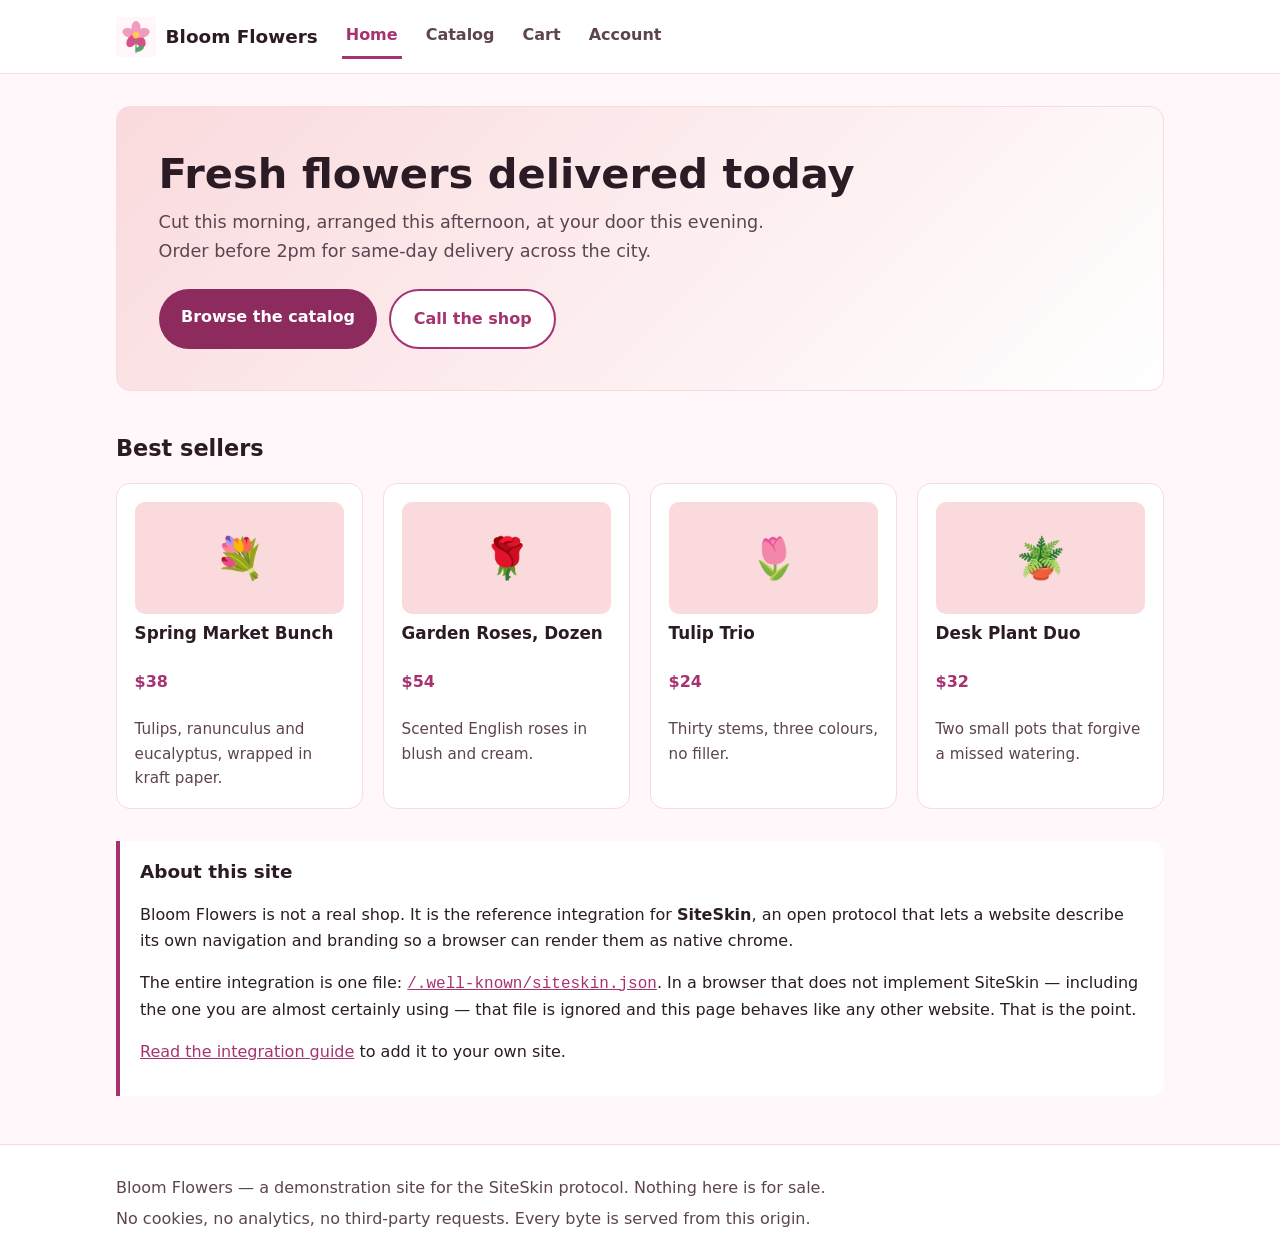
==== index.html @ 16b2f640 "DEMO-001 TASK-3: the reference site, its stylesheet and its brand asset Four pages in directory layo" ====
<!doctype html>
<html lang="en">
  <head>
    <meta charset="utf-8" />
    <meta name="viewport" content="width=device-width, initial-scale=1" />
    <title>Bloom Flowers — fresh flowers delivered today</title>
    <meta
      name="description"
      content="Bloom Flowers is the reference integration for the SiteSkin protocol: an ordinary
               static shop that publishes one manifest and gets native browser chrome."
    />
    <link rel="stylesheet" href="/assets/site.css" />
    <link rel="icon" href="/assets/siteskin/logo.png" />
  </head>
  <body>
    <a class="skip-link" href="#main">Skip to content</a>

    <header class="site-header">
      <div class="wrap">
        <a class="brand" href="/">
          <img src="/assets/siteskin/logo.png" alt="" width="40" height="40" />
          <span>Bloom Flowers</span>
        </a>
        <nav class="site-nav" aria-label="Primary">
          <ul>
            <li><a href="/" aria-current="page">Home</a></li>
            <li><a href="/catalog/">Catalog</a></li>
            <li><a href="/cart/">Cart</a></li>
            <li><a href="/account/">Account</a></li>
          </ul>
        </nav>
      </div>
    </header>

    <main id="main">
      <div class="wrap">
        <div class="hero">
          <h1>Fresh flowers delivered today</h1>
          <p class="lede">
            Cut this morning, arranged this afternoon, at your door this evening. Order before 2pm
            for same-day delivery across the city.
          </p>
          <div class="actions">
            <a class="button" href="/catalog/">Browse the catalog</a>
            <a class="button button--secondary" href="tel:+10000000000">Call the shop</a>
          </div>
        </div>

        <h2>Best sellers</h2>
        <ul class="grid">
          <li class="card">
            <div class="swatch" aria-hidden="true">💐</div>
            <h3>Spring Market Bunch</h3>
            <p class="price">$38</p>
            <p class="note">Tulips, ranunculus and eucalyptus, wrapped in kraft paper.</p>
          </li>
          <li class="card">
            <div class="swatch" aria-hidden="true">🌹</div>
            <h3>Garden Roses, Dozen</h3>
            <p class="price">$54</p>
            <p class="note">Scented English roses in blush and cream.</p>
          </li>
          <li class="card">
            <div class="swatch" aria-hidden="true">🌷</div>
            <h3>Tulip Trio</h3>
            <p class="price">$24</p>
            <p class="note">Thirty stems, three colours, no filler.</p>
          </li>
          <li class="card">
            <div class="swatch" aria-hidden="true">🪴</div>
            <h3>Desk Plant Duo</h3>
            <p class="price">$32</p>
            <p class="note">Two small pots that forgive a missed watering.</p>
          </li>
        </ul>

        <section class="callout" aria-labelledby="about-siteskin">
          <h2 id="about-siteskin">About this site</h2>
          <p>
            Bloom Flowers is not a real shop. It is the reference integration for
            <strong>SiteSkin</strong>, an open protocol that lets a website describe its own
            navigation and branding so a browser can render them as native chrome.
          </p>
          <p>
            The entire integration is one file:
            <a href="/.well-known/siteskin.json"><code>/.well-known/siteskin.json</code></a>. In a
            browser that does not implement SiteSkin — including the one you are almost certainly
            using — that file is ignored and this page behaves like any other website. That is the
            point.
          </p>
          <p>
            <a href="https://github.com/denrzv/bloom-flowers/blob/main/INTEGRATION.md"
              >Read the integration guide</a
            >
            to add it to your own site.
          </p>
        </section>
      </div>
    </main>

    <footer class="site-footer">
      <div class="wrap">
        <p>Bloom Flowers — a demonstration site for the SiteSkin protocol. Nothing here is for sale.</p>
        <p>No cookies, no analytics, no third-party requests. Every byte is served from this origin.</p>
      </div>
    </footer>
  </body>
</html>
---- assets/site.css ----
/*
 * Bloom Flowers — the SiteSkin reference integration.
 *
 * One stylesheet, no framework, no build step, nothing loaded from another origin. A site owner
 * reading this repository should be able to see the whole integration at once, and the whole
 * integration is `.well-known/siteskin.json` — this file exists so the page underneath it looks
 * like a real shop, not so the manifest has help.
 *
 * The four custom properties below are the same four values the manifest publishes in
 * `branding`. They are declared once, here, so the page and the native chrome cannot drift apart.
 */

:root {
  /* Published in .well-known/siteskin.json — keep in step. */
  --brand: #d94f8a;
  --brand-soft: #fadadd;
  --surface: #fff7fa;
  --ink: #2b1b24;

  /*
   * Derived, and deliberately not in the manifest.
   *
   * White on --brand is 3.86:1, which clears WCAG AA for large text and fails it for body text.
   * Rather than lower the bar, the site darkens the brand for anything small: --brand-ink is
   * 5.99:1 on the surface and --brand-deep carries white at 7.9:1.
   *
   * This is the same correction the browser applies on its own — SiteSkin runs a contrast guard
   * over every manifest colour pair and corrects what fails, so the native chrome is readable
   * whatever a site publishes. Doing it here too means the page and the chrome agree.
   */
  --brand-ink: #a63370;
  --brand-deep: #8e2b5e;
  --muted: #5c4450;
  --leaf: #4f5d53;

  --radius: 14px;
  --measure: 68rem;
}

*,
*::before,
*::after {
  box-sizing: border-box;
}

body {
  margin: 0;
  background: var(--surface);
  color: var(--ink);
  font: 16px/1.6 system-ui, -apple-system, "Segoe UI", Roboto, sans-serif;
}

/* System fonts only. A hosted webfont would be a second origin, and this site has exactly one. */

img {
  max-width: 100%;
  height: auto;
}

a {
  color: var(--brand-ink);
}

/*
 * Focus is never removed, only restyled. The outline is offset so it stays visible against both
 * the surface and the brand fills.
 */
:focus-visible {
  outline: 3px solid var(--brand-deep);
  outline-offset: 3px;
  border-radius: 4px;
}

.skip-link {
  position: absolute;
  left: -9999px;
  top: 0;
  background: var(--brand-deep);
  color: #fff;
  padding: 0.75rem 1rem;
  z-index: 10;
}

.skip-link:focus {
  left: 0;
}

.wrap {
  max-width: var(--measure);
  margin: 0 auto;
  padding: 0 1.25rem;
}

/* --- header ------------------------------------------------------------------------------- */

.site-header {
  background: #fff;
  border-bottom: 1px solid var(--brand-soft);
}

.site-header .wrap {
  display: flex;
  flex-wrap: wrap;
  align-items: center;
  gap: 0.75rem 1.5rem;
  padding-block: 0.9rem;
}

.brand {
  display: flex;
  align-items: center;
  gap: 0.6rem;
  font-weight: 700;
  font-size: 1.15rem;
  color: var(--ink);
  text-decoration: none;
}

.brand img {
  width: 40px;
  height: 40px;
}

.site-nav ul {
  display: flex;
  flex-wrap: wrap;
  gap: 0.35rem 1.25rem;
  margin: 0;
  padding: 0;
  list-style: none;
}

.site-nav a {
  display: inline-block;
  padding: 0.5rem 0.25rem;
  text-decoration: none;
  font-weight: 600;
  color: var(--muted);
  border-bottom: 3px solid transparent;
}

.site-nav a:hover {
  color: var(--brand-ink);
}

/*
 * The current page is marked with aria-current in the markup, and shown with a weight change and
 * an underline as well as colour — colour alone would leave the state invisible to anyone who
 * cannot distinguish it.
 */
.site-nav a[aria-current="page"] {
  color: var(--brand-ink);
  border-bottom-color: var(--brand-ink);
}

/* --- generic blocks ----------------------------------------------------------------------- */

main {
  padding-block: 2rem 3rem;
}

h1 {
  font-size: clamp(1.8rem, 1.2rem + 2.4vw, 2.6rem);
  line-height: 1.2;
  margin: 0 0 0.6rem;
}

h2 {
  font-size: 1.4rem;
  margin: 2.5rem 0 1rem;
}

.lede {
  font-size: 1.1rem;
  color: var(--muted);
  margin: 0 0 1.5rem;
  max-width: 46rem;
}

.hero {
  background: linear-gradient(135deg, var(--brand-soft), #fff);
  border: 1px solid var(--brand-soft);
  border-radius: var(--radius);
  padding: clamp(1.5rem, 1rem + 2vw, 2.75rem);
  margin-bottom: 1rem;
}

.hero p {
  max-width: 40rem;
}

.actions {
  display: flex;
  flex-wrap: wrap;
  gap: 0.75rem;
  margin-top: 1.25rem;
}

.button {
  display: inline-block;
  padding: 0.8rem 1.4rem;
  border-radius: 999px;
  background: var(--brand-deep);
  color: #fff;
  font-weight: 600;
  text-decoration: none;
  min-height: 48px; /* the same 48px target the browser holds its own controls to */
  line-height: 1.9;
}

.button--secondary {
  background: #fff;
  color: var(--brand-ink);
  border: 2px solid var(--brand-ink);
}

.grid {
  display: grid;
  gap: 1.25rem;
  grid-template-columns: repeat(auto-fill, minmax(15rem, 1fr));
  padding: 0;
  margin: 0;
  list-style: none;
}

.card {
  background: #fff;
  border: 1px solid var(--brand-soft);
  border-radius: var(--radius);
  padding: 1.1rem;
  display: flex;
  flex-direction: column;
  gap: 0.4rem;
}

.card h3 {
  margin: 0;
  font-size: 1.05rem;
}

.card .price {
  font-weight: 700;
  color: var(--brand-ink);
}

.card .note {
  color: var(--muted);
  font-size: 0.95rem;
  margin: 0;
}

.swatch {
  height: 7rem;
  border-radius: 10px;
  background: var(--brand-soft);
  display: grid;
  place-items: center;
  font-size: 2.5rem;
}

.panel > h2:first-child {
  margin-top: 0;
}

.panel {
  background: #fff;
  border: 1px solid var(--brand-soft);
  border-radius: var(--radius);
  padding: 1.25rem;
}

/*
 * Wide content scrolls inside its own box rather than widening the page. Without this a
 * three-column table sets a min-content width larger than a phone viewport, and every block on
 * the page inherits the overflow -- the paragraphs get clipped, not just the table.
 */
.table-scroll {
  overflow-x: auto;
}

table {
  width: 100%;
  border-collapse: collapse;
  min-width: 22rem;
}

caption {
  text-align: left;
  color: var(--muted);
  padding-bottom: 0.6rem;
}

th,
td {
  text-align: left;
  padding: 0.7rem 0.5rem;
  border-bottom: 1px solid var(--brand-soft);
}

tfoot th,
tfoot td {
  border-bottom: none;
  font-weight: 700;
}

dl.summary {
  display: grid;
  grid-template-columns: max-content 1fr;
  gap: 0.4rem 1.5rem;
  margin: 0;
}

dl.summary dt {
  color: var(--muted);
}

dl.summary dd {
  margin: 0;
}

.callout {
  border-left: 4px solid var(--brand-ink);
  background: #fff;
  padding: 1rem 1.25rem;
  border-radius: 0 var(--radius) var(--radius) 0;
  margin: 2rem 0 0;
}

.callout h2 {
  margin-top: 0;
  font-size: 1.15rem;
}

/* --- footer ------------------------------------------------------------------------------- */

.site-footer {
  border-top: 1px solid var(--brand-soft);
  background: #fff;
  padding-block: 1.5rem;
  color: var(--muted);
}

.site-footer p {
  margin: 0.35rem 0;
}

.site-footer a {
  color: var(--brand-ink);
}

@media (prefers-reduced-motion: no-preference) {
  a,
  .button {
    transition: color 120ms ease, background-color 120ms ease, border-color 120ms ease;
  }
}
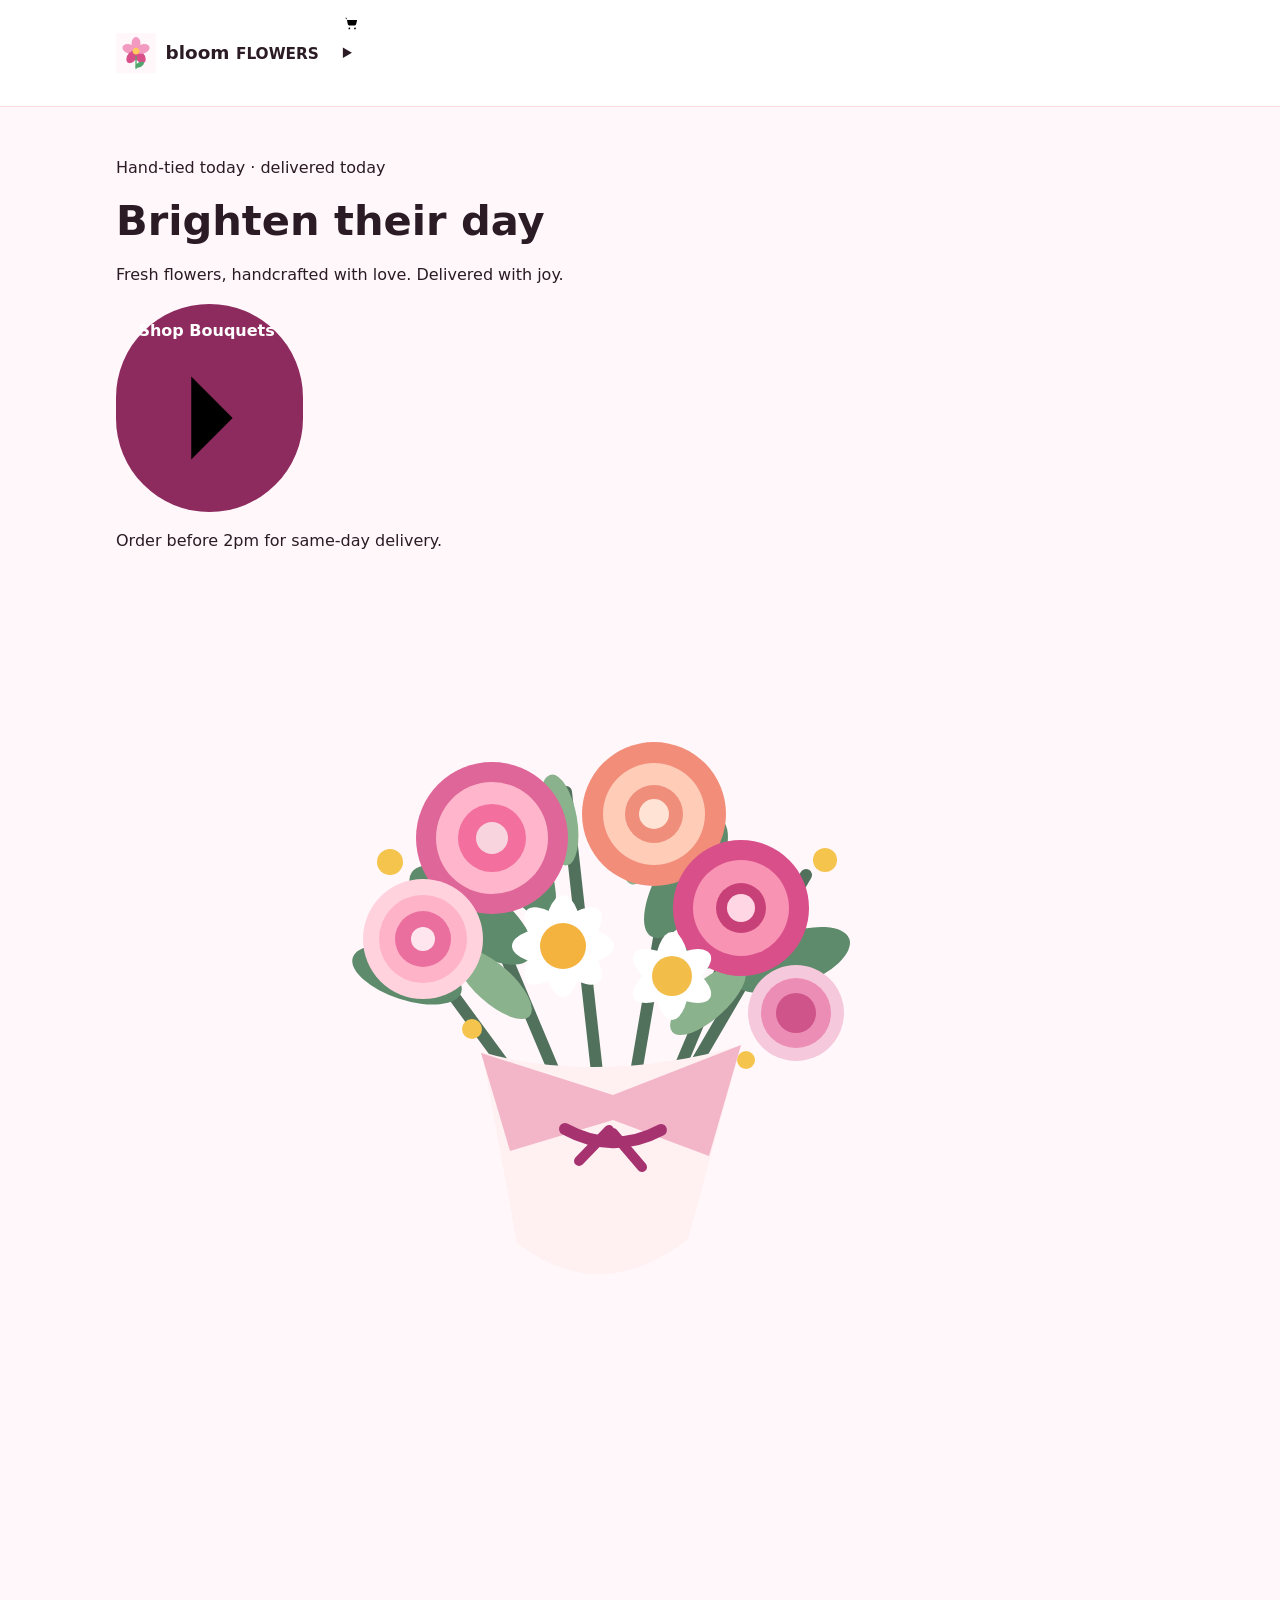
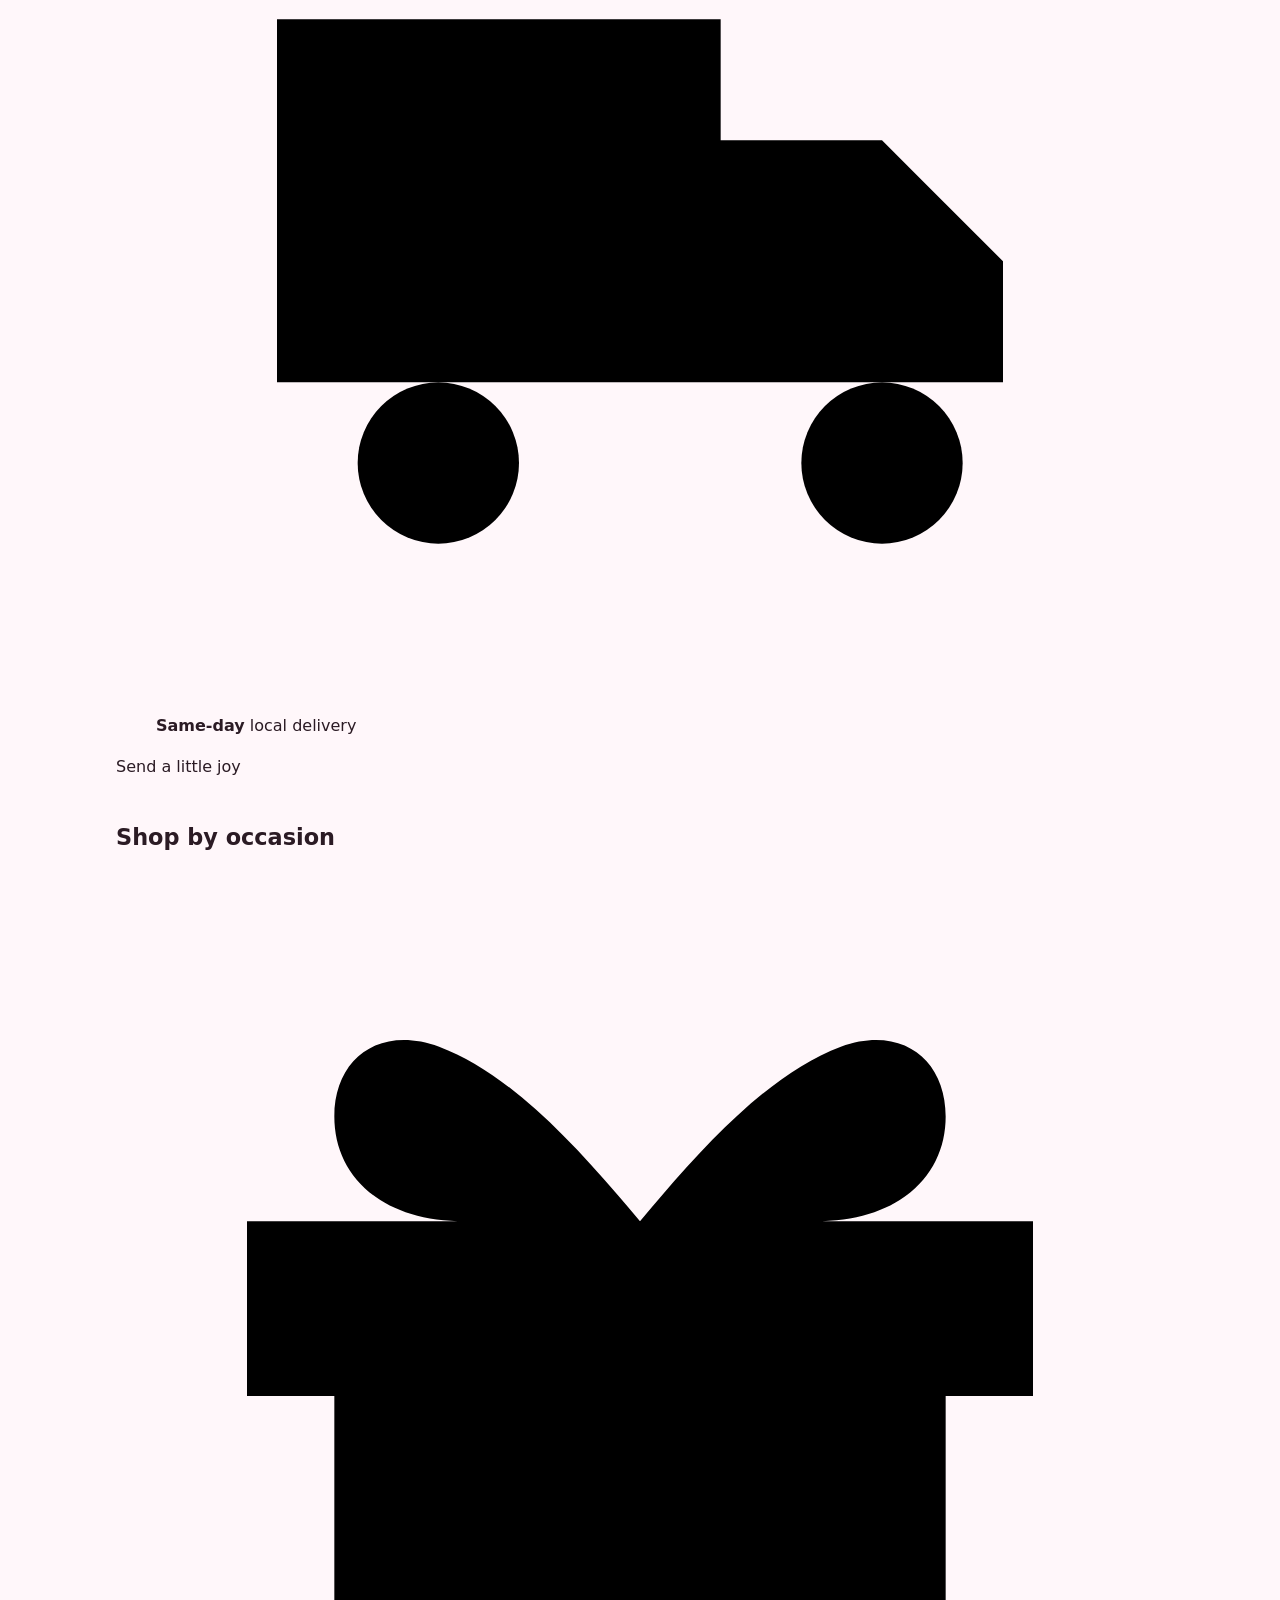
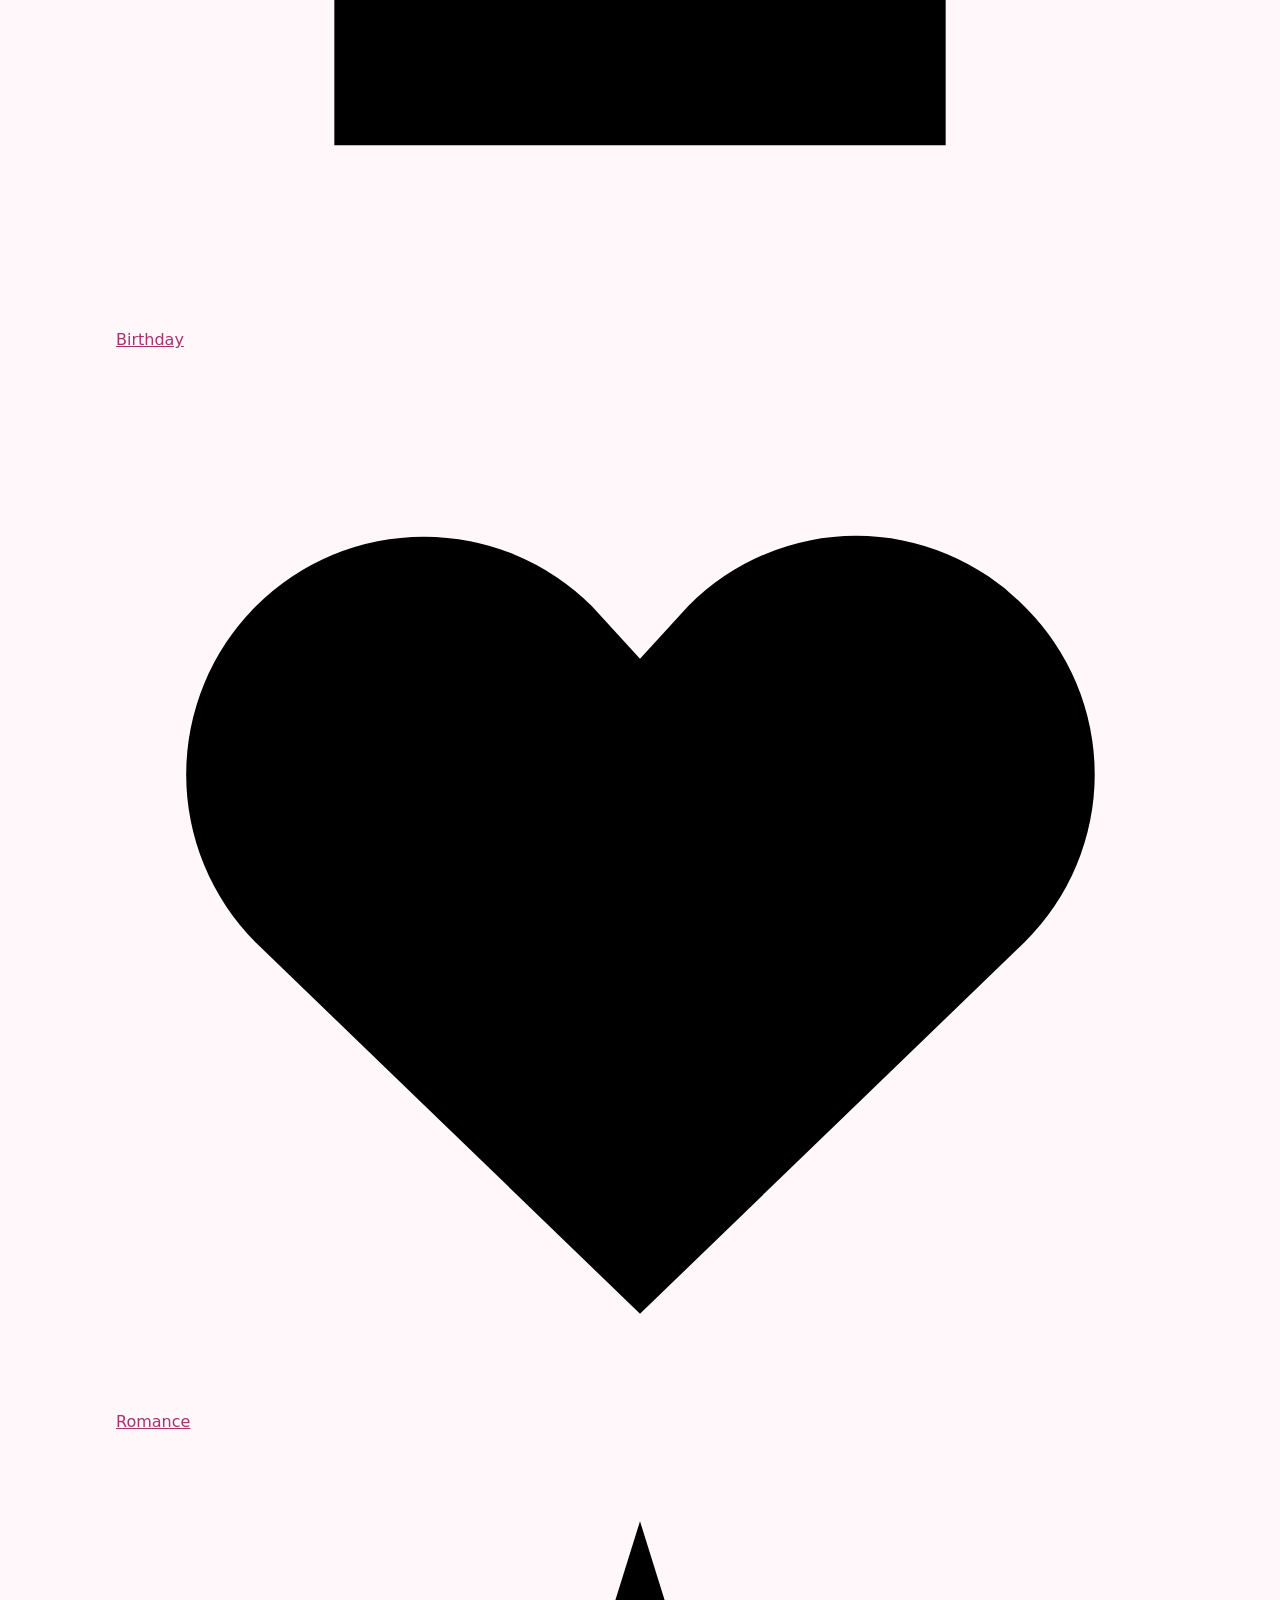
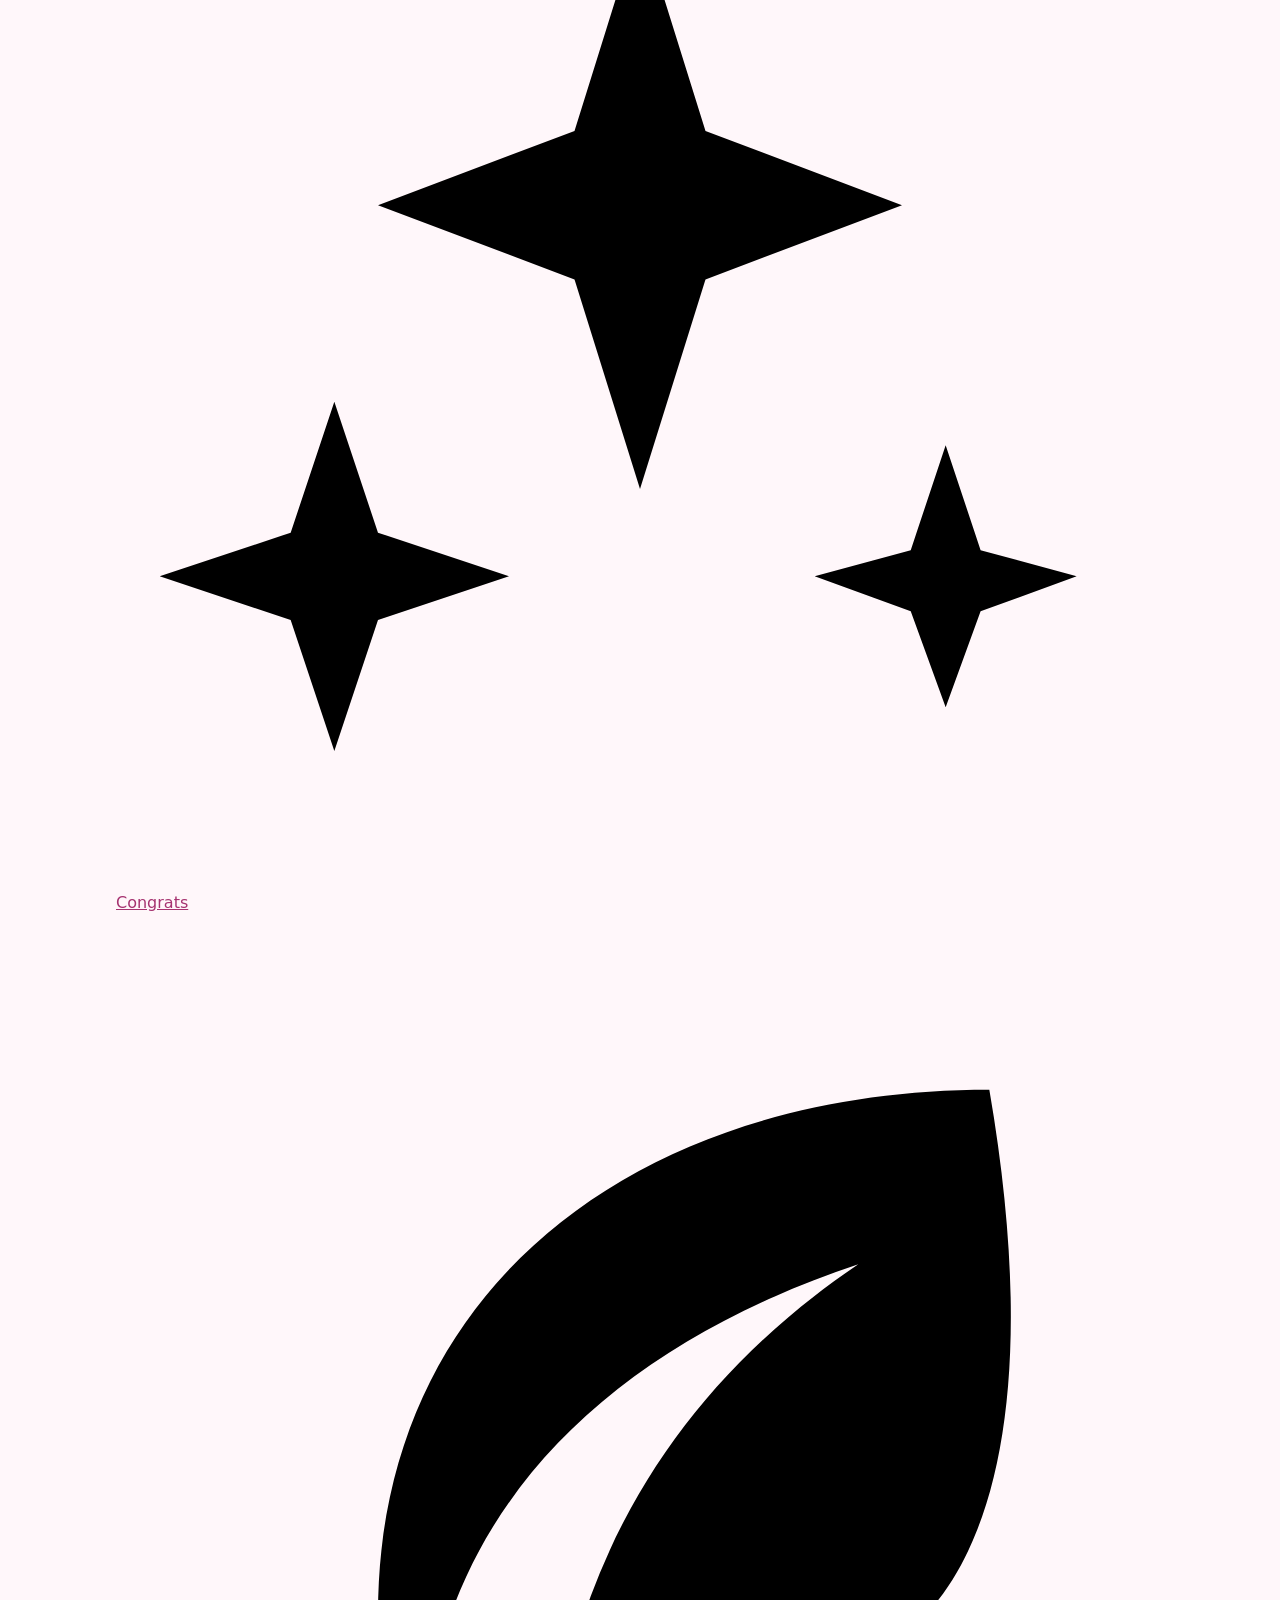
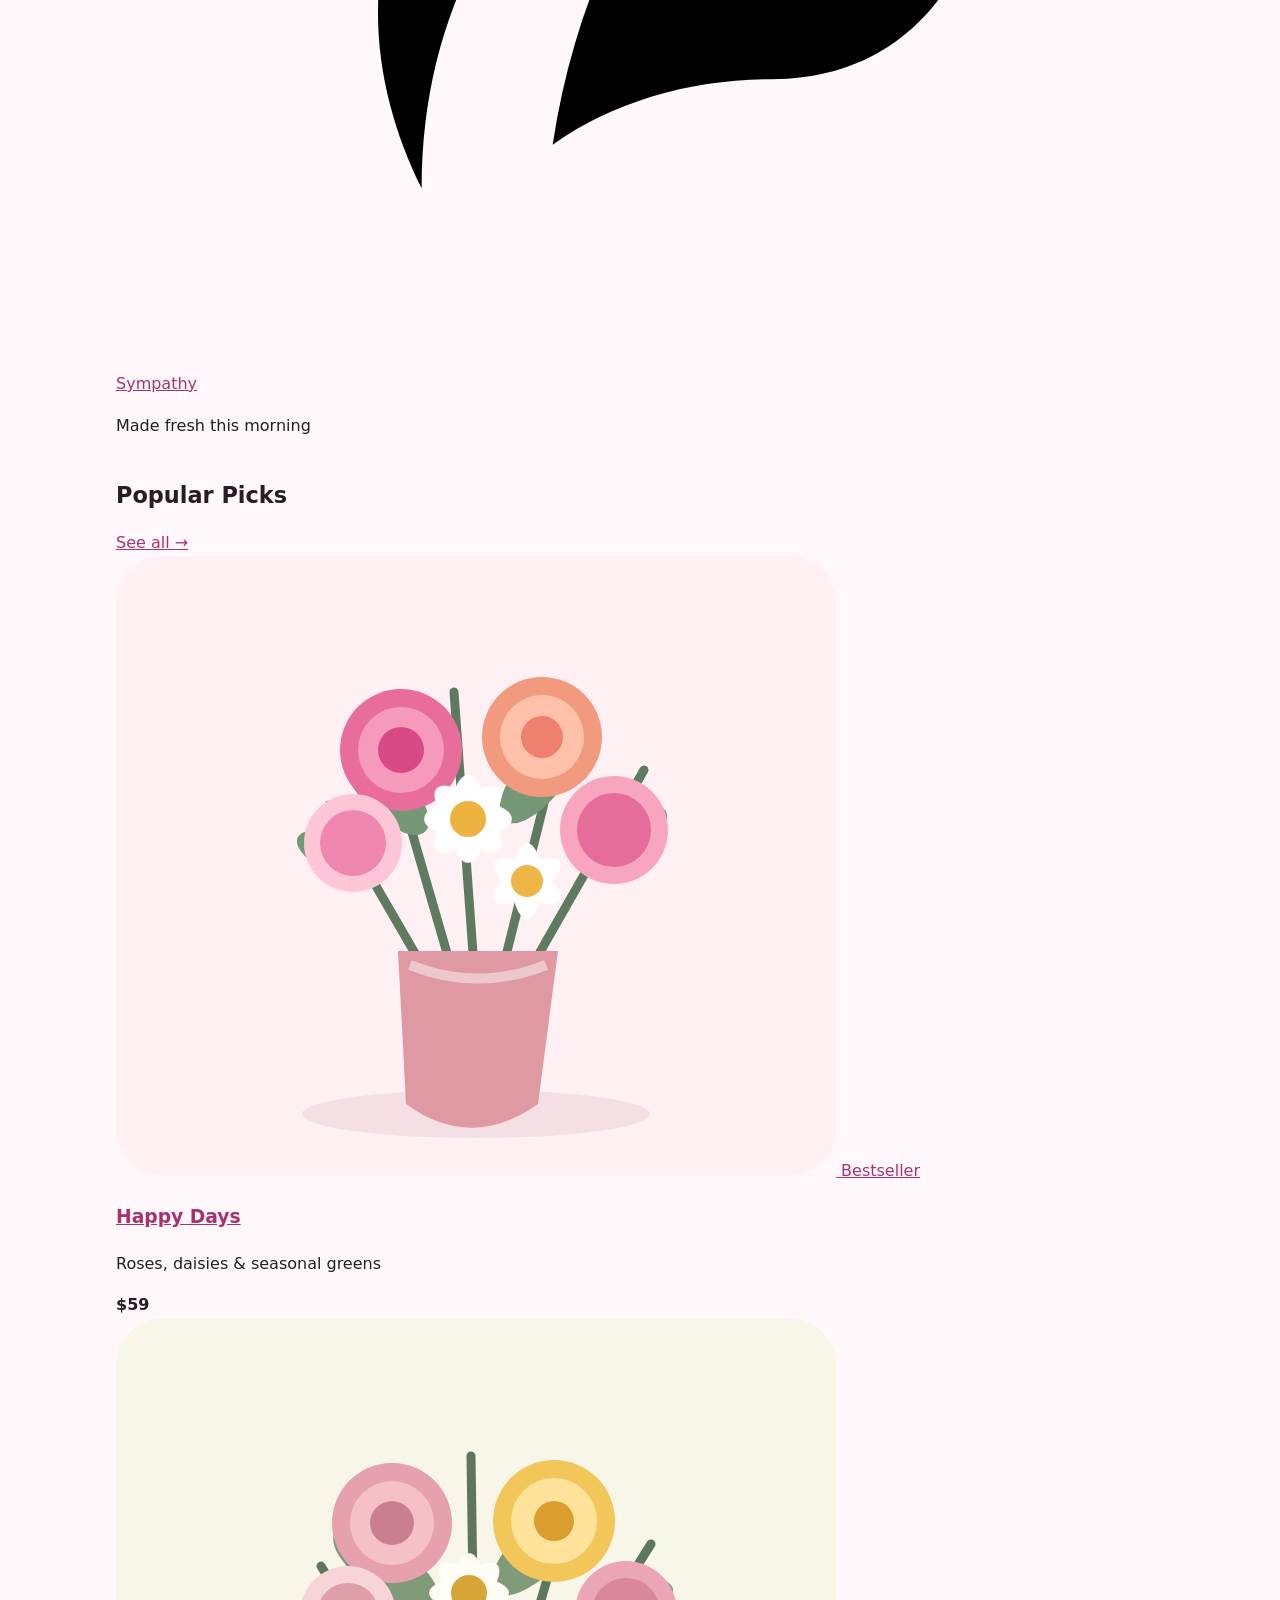
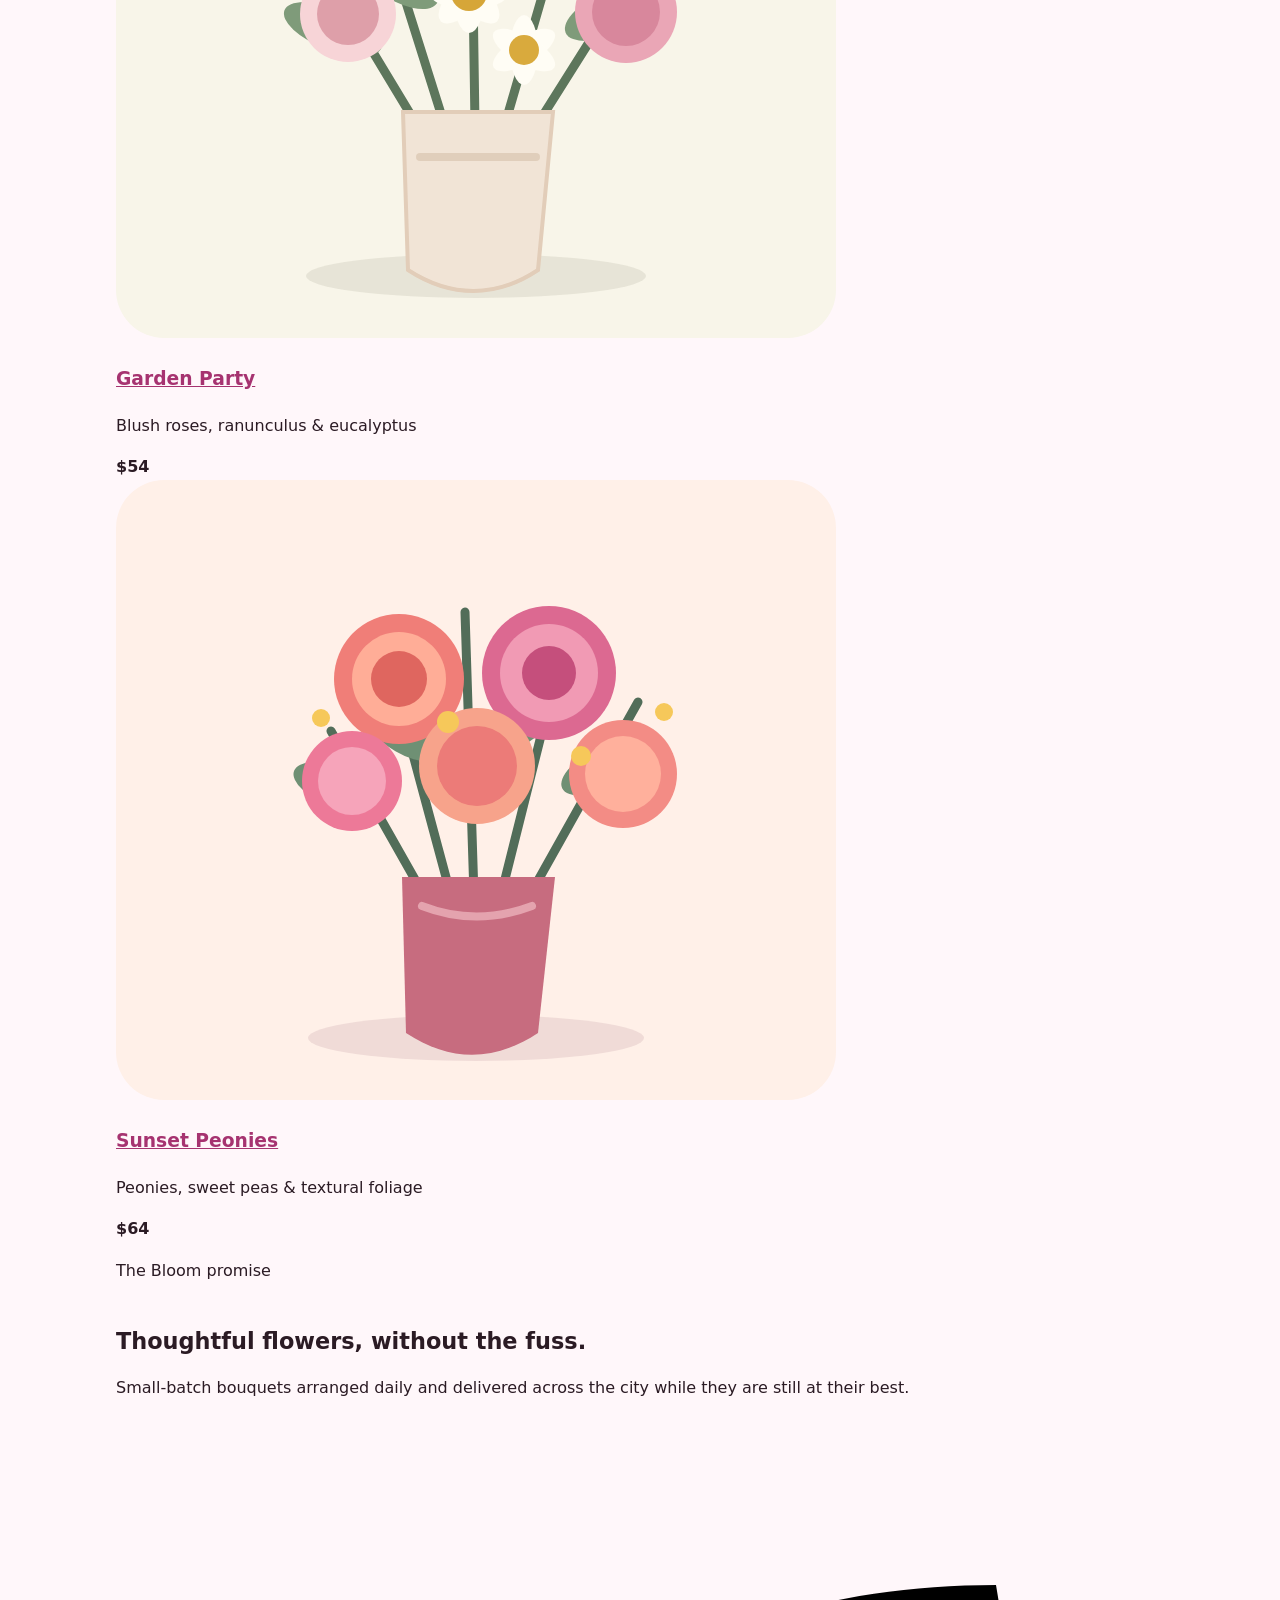
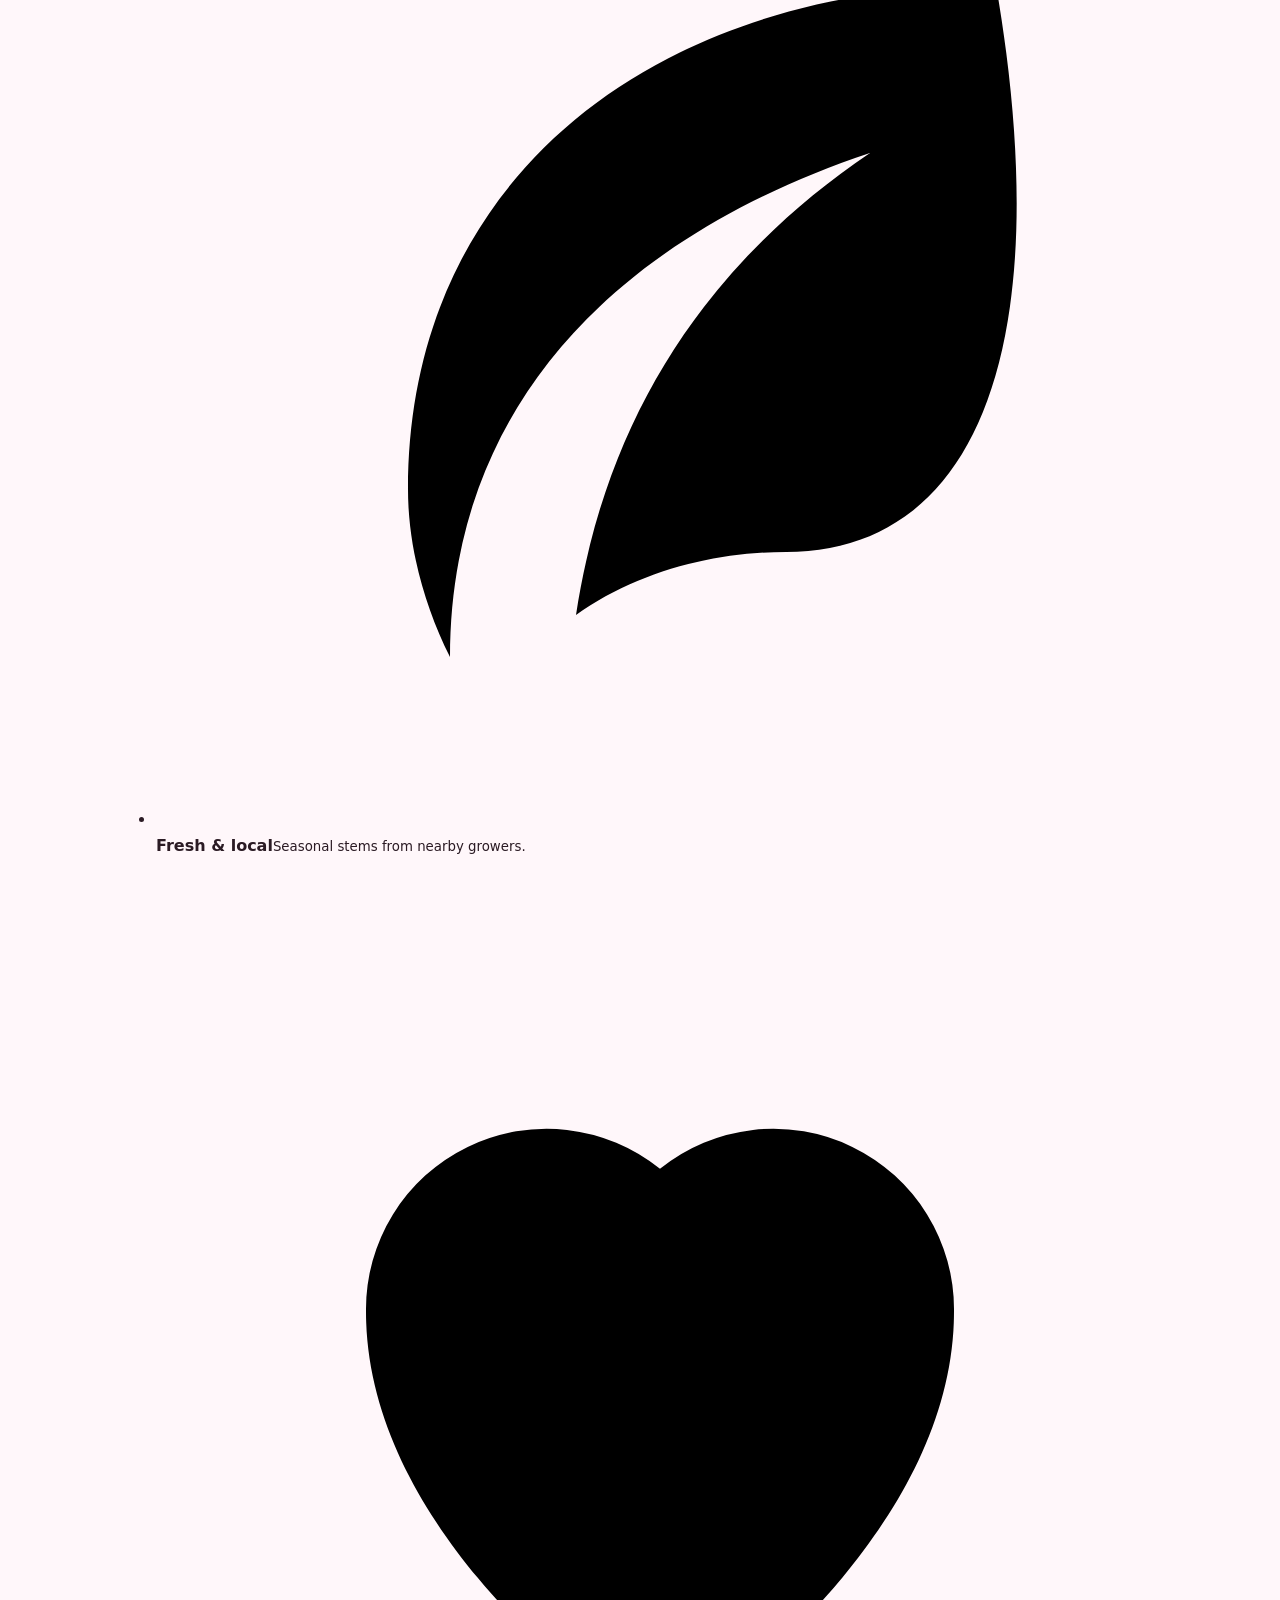
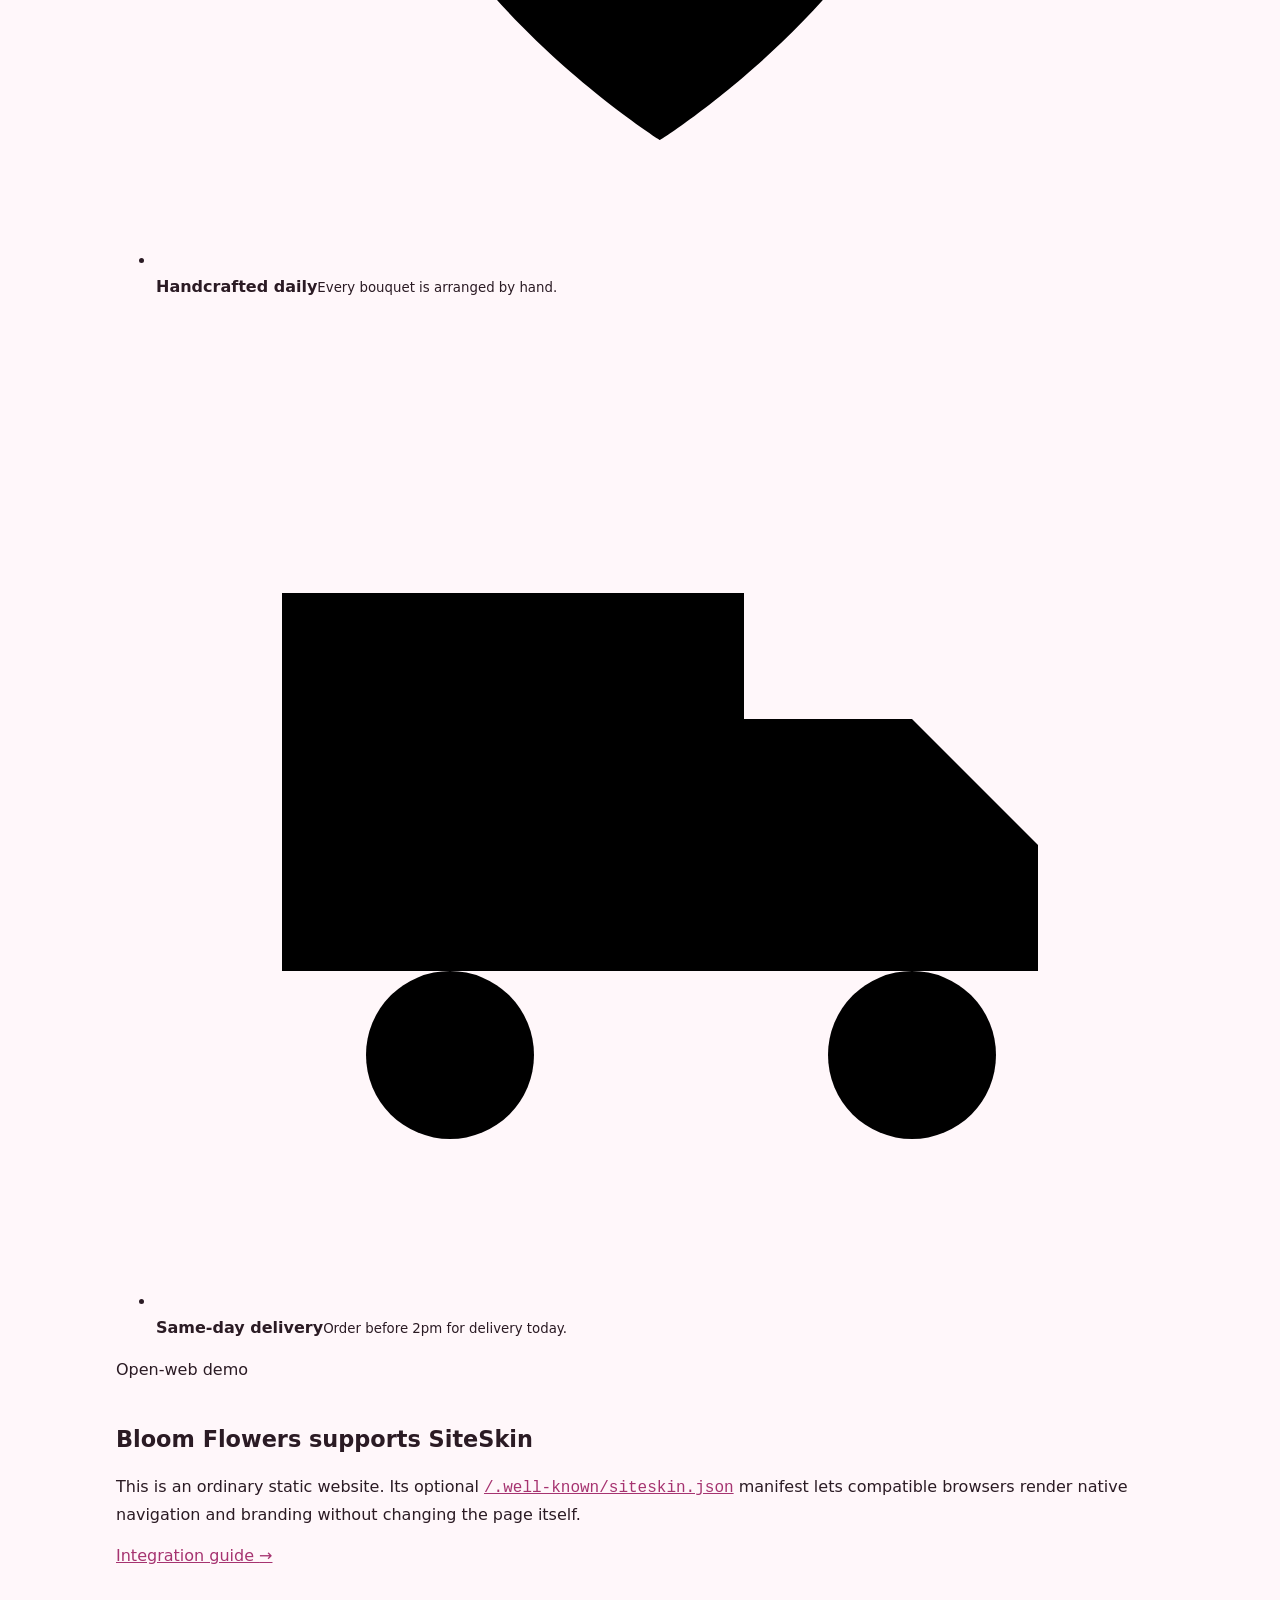
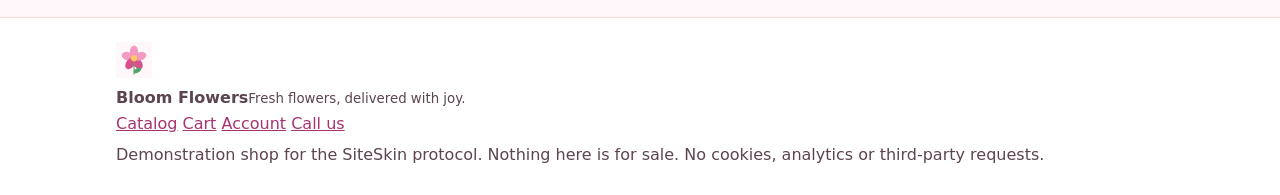
==== commit 4fd5f310: "Redesign Bloom Flowers landing page" ====
--- a/index.html
+++ b/index.html
@@ -3,105 +3,259 @@
   <head>
     <meta charset="utf-8" />
     <meta name="viewport" content="width=device-width, initial-scale=1" />
-    <title>Bloom Flowers — fresh flowers delivered today</title>
+    <title>Bloom Flowers — flowers for every little moment</title>
     <meta
       name="description"
-      content="Bloom Flowers is the reference integration for the SiteSkin protocol: an ordinary
-               static shop that publishes one manifest and gets native browser chrome."
+      content="Fresh, hand-tied flowers for birthdays, celebrations and everyday moments, with same-day delivery."
     />
     <link rel="stylesheet" href="/assets/site.css" />
     <link rel="icon" href="/assets/siteskin/logo.png" />
   </head>
-  <body>
+  <body class="home-page">
     <a class="skip-link" href="#main">Skip to content</a>
 
-    <header class="site-header">
-      <div class="wrap">
-        <a class="brand" href="/">
-          <img src="/assets/siteskin/logo.png" alt="" width="40" height="40" />
-          <span>Bloom Flowers</span>
+    <header class="site-header storefront-header">
+      <div class="wrap storefront-header__inner">
+        <a class="brand storefront-brand" href="/" aria-label="Bloom Flowers home">
+          <img src="/assets/siteskin/logo.png" alt="" width="44" height="44" />
+          <span class="storefront-brand__wordmark" aria-hidden="true">
+            <strong>bloom</strong>
+            <small>FLOWERS</small>
+          </span>
         </a>
-        <nav class="site-nav" aria-label="Primary">
-          <ul>
-            <li><a href="/" aria-current="page">Home</a></li>
-            <li><a href="/catalog/">Catalog</a></li>
-            <li><a href="/cart/">Cart</a></li>
-            <li><a href="/account/">Account</a></li>
-          </ul>
-        </nav>
+
+        <div class="storefront-actions">
+          <a class="icon-button" href="/cart/" aria-label="Open cart">
+            <svg viewBox="0 0 24 24" aria-hidden="true">
+              <path d="M3 4h2l1.8 9.2a2 2 0 0 0 2 1.6h7.8a2 2 0 0 0 2-1.6L20 7H6" />
+              <circle cx="9" cy="19" r="1.25" />
+              <circle cx="17" cy="19" r="1.25" />
+            </svg>
+          </a>
+
+          <details class="site-menu">
+            <summary class="icon-button" aria-label="Open site menu">
+              <svg viewBox="0 0 24 24" aria-hidden="true">
+                <path d="M5 7h14M5 12h14M5 17h14" />
+              </svg>
+            </summary>
+            <nav class="site-menu__panel" aria-label="Primary">
+              <a href="/" aria-current="page">Home</a>
+              <a href="/catalog/">Catalog</a>
+              <a href="/cart/">Cart</a>
+              <a href="/account/">Account</a>
+            </nav>
+          </details>
+        </div>
       </div>
     </header>
 
     <main id="main">
-      <div class="wrap">
-        <div class="hero">
-          <h1>Fresh flowers delivered today</h1>
-          <p class="lede">
-            Cut this morning, arranged this afternoon, at your door this evening. Order before 2pm
-            for same-day delivery across the city.
-          </p>
-          <div class="actions">
-            <a class="button" href="/catalog/">Browse the catalog</a>
-            <a class="button button--secondary" href="tel:+10000000000">Call the shop</a>
-          </div>
-        </div>
-
-        <h2>Best sellers</h2>
-        <ul class="grid">
-          <li class="card">
-            <div class="swatch" aria-hidden="true">💐</div>
-            <h3>Spring Market Bunch</h3>
-            <p class="price">$38</p>
-            <p class="note">Tulips, ranunculus and eucalyptus, wrapped in kraft paper.</p>
-          </li>
-          <li class="card">
-            <div class="swatch" aria-hidden="true">🌹</div>
-            <h3>Garden Roses, Dozen</h3>
-            <p class="price">$54</p>
-            <p class="note">Scented English roses in blush and cream.</p>
-          </li>
-          <li class="card">
-            <div class="swatch" aria-hidden="true">🌷</div>
-            <h3>Tulip Trio</h3>
-            <p class="price">$24</p>
-            <p class="note">Thirty stems, three colours, no filler.</p>
-          </li>
-          <li class="card">
-            <div class="swatch" aria-hidden="true">🪴</div>
-            <h3>Desk Plant Duo</h3>
-            <p class="price">$32</p>
-            <p class="note">Two small pots that forgive a missed watering.</p>
-          </li>
-        </ul>
-
-        <section class="callout" aria-labelledby="about-siteskin">
-          <h2 id="about-siteskin">About this site</h2>
-          <p>
-            Bloom Flowers is not a real shop. It is the reference integration for
-            <strong>SiteSkin</strong>, an open protocol that lets a website describe its own
-            navigation and branding so a browser can render them as native chrome.
-          </p>
-          <p>
-            The entire integration is one file:
-            <a href="/.well-known/siteskin.json"><code>/.well-known/siteskin.json</code></a>. In a
-            browser that does not implement SiteSkin — including the one you are almost certainly
-            using — that file is ignored and this page behaves like any other website. That is the
-            point.
-          </p>
-          <p>
-            <a href="https://github.com/denrzv/bloom-flowers/blob/main/INTEGRATION.md"
-              >Read the integration guide</a
-            >
-            to add it to your own site.
-          </p>
-        </section>
-      </div>
+      <section class="storefront-hero" aria-labelledby="hero-title">
+        <div class="wrap hero-grid">
+          <div class="hero-copy">
+            <p class="eyebrow">Hand-tied today · delivered today</p>
+            <h1 id="hero-title">Brighten <span>their day</span></h1>
+            <p class="hero-lede">Fresh flowers, handcrafted with love. Delivered with joy.</p>
+            <a class="button hero-cta" href="/catalog/">
+              Shop Bouquets
+              <svg viewBox="0 0 24 24" aria-hidden="true"><path d="m9 5 7 7-7 7" /></svg>
+            </a>
+            <p class="hero-note">Order before 2pm for same-day delivery.</p>
+          </div>
+
+          <figure class="hero-art">
+            <div class="hero-art__halo" aria-hidden="true"></div>
+            <img
+              src="/assets/storefront/hero-bouquet.svg"
+              alt="A joyful hand-tied bouquet of pink, coral and white flowers"
+              width="900"
+              height="760"
+              fetchpriority="high"
+            />
+            <figcaption class="delivery-chip">
+              <svg viewBox="0 0 24 24" aria-hidden="true"><path d="M3 7h11v9H3zM14 10h4l3 3v3h-7z" /><circle cx="7" cy="18" r="2" /><circle cx="18" cy="18" r="2" /></svg>
+              <span><strong>Same-day</strong> local delivery</span>
+            </figcaption>
+          </figure>
+        </div>
+      </section>
+
+      <section class="occasion-section" aria-labelledby="occasion-title">
+        <div class="wrap">
+          <div class="section-heading section-heading--compact">
+            <div>
+              <p class="section-kicker">Send a little joy</p>
+              <h2 id="occasion-title">Shop by occasion</h2>
+            </div>
+          </div>
+
+          <div class="occasion-grid">
+            <a class="occasion-card occasion-card--birthday" href="/catalog/">
+              <span class="occasion-card__icon" aria-hidden="true">
+                <svg viewBox="0 0 24 24"><path d="M5 11h14v9H5zM3 8h18v4H3zM12 8v12M8 8c-2 0-3-1.1-3-2.4S6 3.5 7.4 4C9 4.6 10.5 6.2 12 8M16 8c2 0 3-1.1 3-2.4S18 3.5 16.6 4C15 4.6 13.5 6.2 12 8" /></svg>
+              </span>
+              <span>Birthday</span>
+            </a>
+            <a class="occasion-card occasion-card--romance" href="/catalog/">
+              <span class="occasion-card__icon" aria-hidden="true">
+                <svg viewBox="0 0 24 24"><path d="M20.8 5.8a5.4 5.4 0 0 0-7.7 0L12 7l-1.1-1.2a5.4 5.4 0 0 0-7.7 7.7L12 22l8.8-8.5a5.4 5.4 0 0 0 0-7.7Z" /></svg>
+              </span>
+              <span>Romance</span>
+            </a>
+            <a class="occasion-card occasion-card--congrats" href="/catalog/">
+              <span class="occasion-card__icon" aria-hidden="true">
+                <svg viewBox="0 0 24 24"><path d="m12 2 1.5 4.8L18 8.5l-4.5 1.7L12 15l-1.5-4.8L6 8.5l4.5-1.7L12 2ZM19 14l.8 2.4L22 17l-2.2.8L19 20l-.8-2.2L16 17l2.2-.6L19 14ZM5 13l1 3 3 1-3 1-1 3-1-3-3-1 3-1 1-3Z" /></svg>
+              </span>
+              <span>Congrats</span>
+            </a>
+            <a class="occasion-card occasion-card--sympathy" href="/catalog/">
+              <span class="occasion-card__icon" aria-hidden="true">
+                <svg viewBox="0 0 24 24"><path d="M20 4C12 4 6 8.5 6 16c0 1.4.4 2.8 1 4 0-6 4-10 10-12-4 2.7-6.3 6.4-7 11 1.4-1 3.2-1.5 5-1.5 4.5 0 6.5-4.8 5-13.5Z" /></svg>
+              </span>
+              <span>Sympathy</span>
+            </a>
+          </div>
+        </div>
+      </section>
+
+      <section class="popular-section" aria-labelledby="popular-title">
+        <div class="wrap">
+          <div class="section-heading">
+            <div>
+              <p class="section-kicker">Made fresh this morning</p>
+              <h2 id="popular-title">Popular Picks</h2>
+            </div>
+            <a class="text-link" href="/catalog/">See all <span aria-hidden="true">→</span></a>
+          </div>
+
+          <div class="product-rail">
+            <article class="product-card">
+              <a class="product-card__image" href="/catalog/" aria-label="View Happy Days bouquet in the catalog">
+                <img
+                  src="/assets/storefront/happy-days.svg"
+                  alt="Happy Days bouquet with roses, daisies and peach flowers in a blush vase"
+                  width="720"
+                  height="620"
+                  loading="lazy"
+                />
+                <span class="product-badge">Bestseller</span>
+              </a>
+              <div class="product-card__body">
+                <div>
+                  <h3><a href="/catalog/">Happy Days</a></h3>
+                  <p>Roses, daisies & seasonal greens</p>
+                </div>
+                <strong class="product-price">$59</strong>
+              </div>
+            </article>
+
+            <article class="product-card">
+              <a class="product-card__image" href="/catalog/" aria-label="View Garden Party bouquet in the catalog">
+                <img
+                  src="/assets/storefront/garden-party.svg"
+                  alt="Garden Party bouquet with blush roses, yellow flowers and eucalyptus"
+                  width="720"
+                  height="620"
+                  loading="lazy"
+                />
+              </a>
+              <div class="product-card__body">
+                <div>
+                  <h3><a href="/catalog/">Garden Party</a></h3>
+                  <p>Blush roses, ranunculus & eucalyptus</p>
+                </div>
+                <strong class="product-price">$54</strong>
+              </div>
+            </article>
+
+            <article class="product-card">
+              <a class="product-card__image" href="/catalog/" aria-label="View Sunset Peonies bouquet in the catalog">
+                <img
+                  src="/assets/storefront/sunset-peonies.svg"
+                  alt="Sunset Peonies bouquet in coral, peach and warm pink tones"
+                  width="720"
+                  height="620"
+                  loading="lazy"
+                />
+              </a>
+              <div class="product-card__body">
+                <div>
+                  <h3><a href="/catalog/">Sunset Peonies</a></h3>
+                  <p>Peonies, sweet peas & textural foliage</p>
+                </div>
+                <strong class="product-price">$64</strong>
+              </div>
+            </article>
+          </div>
+        </div>
+      </section>
+
+      <section class="promise-section" aria-labelledby="promise-title">
+        <div class="wrap">
+          <div class="promise-card">
+            <div class="promise-card__intro">
+              <p class="section-kicker">The Bloom promise</p>
+              <h2 id="promise-title">Thoughtful flowers, without the fuss.</h2>
+              <p>Small-batch bouquets arranged daily and delivered across the city while they are still at their best.</p>
+            </div>
+            <ul class="promise-list">
+              <li>
+                <span class="promise-icon" aria-hidden="true">
+                  <svg viewBox="0 0 24 24"><path d="M20 4C12 4 6 8.5 6 16c0 1.4.4 2.8 1 4 0-6 4-10 10-12-4 2.7-6.3 6.4-7 11 1.4-1 3.2-1.5 5-1.5 4.5 0 6.5-4.8 5-13.5Z" /></svg>
+                </span>
+                <span><strong>Fresh & local</strong><small>Seasonal stems from nearby growers.</small></span>
+              </li>
+              <li>
+                <span class="promise-icon" aria-hidden="true">
+                  <svg viewBox="0 0 24 24"><path d="M12 21s-7-4.4-7-10.2A4.3 4.3 0 0 1 12 7.4a4.3 4.3 0 0 1 7 3.4C19 16.6 12 21 12 21Z" /></svg>
+                </span>
+                <span><strong>Handcrafted daily</strong><small>Every bouquet is arranged by hand.</small></span>
+              </li>
+              <li>
+                <span class="promise-icon" aria-hidden="true">
+                  <svg viewBox="0 0 24 24"><path d="M3 7h11v9H3zM14 10h4l3 3v3h-7z" /><circle cx="7" cy="18" r="2" /><circle cx="18" cy="18" r="2" /></svg>
+                </span>
+                <span><strong>Same-day delivery</strong><small>Order before 2pm for delivery today.</small></span>
+              </li>
+            </ul>
+          </div>
+        </div>
+      </section>
+
+      <section class="protocol-section" aria-labelledby="about-siteskin">
+        <div class="wrap">
+          <div class="protocol-note">
+            <div>
+              <p class="protocol-note__eyebrow">Open-web demo</p>
+              <h2 id="about-siteskin">Bloom Flowers supports SiteSkin</h2>
+              <p>
+                This is an ordinary static website. Its optional
+                <a href="/.well-known/siteskin.json"><code>/.well-known/siteskin.json</code></a>
+                manifest lets compatible browsers render native navigation and branding without changing the page itself.
+              </p>
+            </div>
+            <a class="text-link" href="https://github.com/denrzv/bloom-flowers/blob/main/INTEGRATION.md">Integration guide <span aria-hidden="true">→</span></a>
+          </div>
+        </div>
+      </section>
     </main>
 
-    <footer class="site-footer">
-      <div class="wrap">
-        <p>Bloom Flowers — a demonstration site for the SiteSkin protocol. Nothing here is for sale.</p>
-        <p>No cookies, no analytics, no third-party requests. Every byte is served from this origin.</p>
+    <footer class="site-footer storefront-footer">
+      <div class="wrap storefront-footer__inner">
+        <div class="storefront-footer__brand">
+          <img src="/assets/siteskin/logo.png" alt="" width="36" height="36" />
+          <div><strong>Bloom Flowers</strong><small>Fresh flowers, delivered with joy.</small></div>
+        </div>
+        <div class="storefront-footer__links">
+          <a href="/catalog/">Catalog</a>
+          <a href="/cart/">Cart</a>
+          <a href="/account/">Account</a>
+          <a href="tel:+10000000000">Call us</a>
+        </div>
+        <p class="storefront-footer__fineprint">
+          Demonstration shop for the SiteSkin protocol. Nothing here is for sale. No cookies, analytics or third-party requests.
+        </p>
       </div>
     </footer>
   </body>
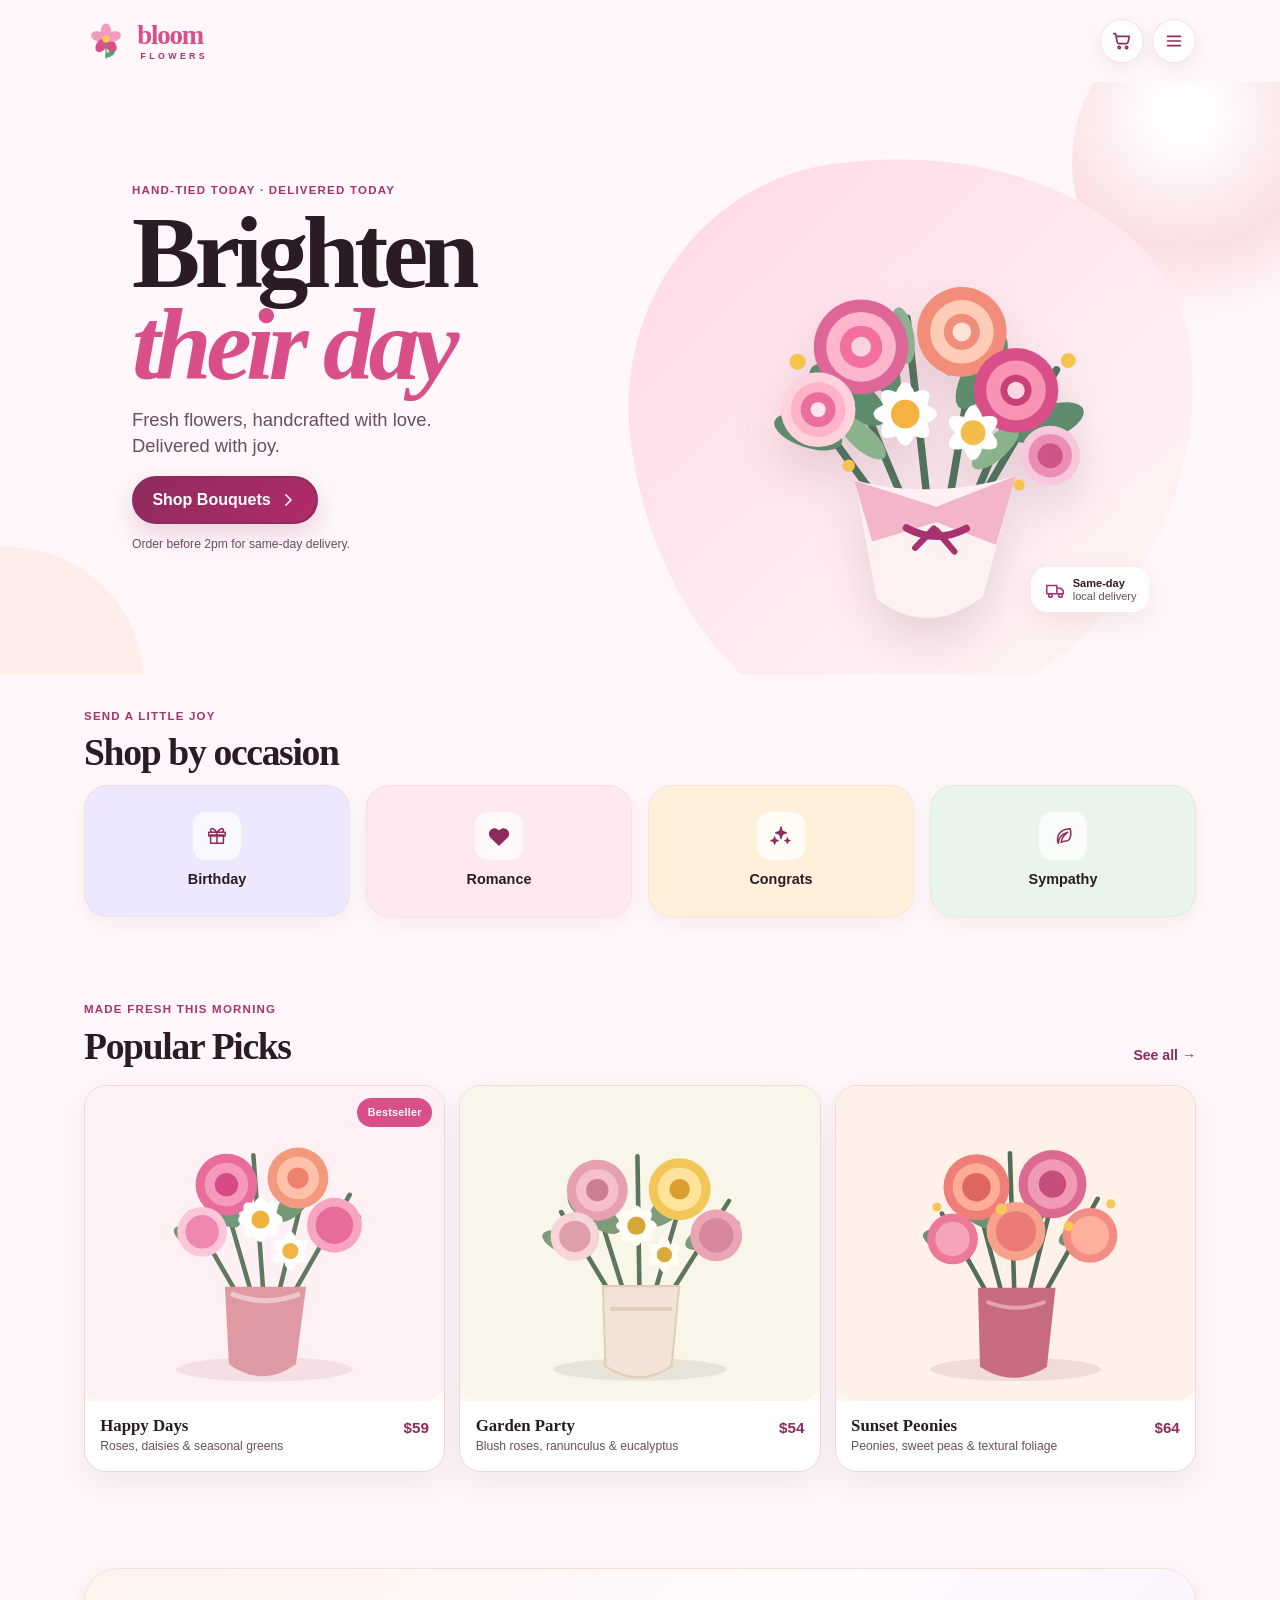
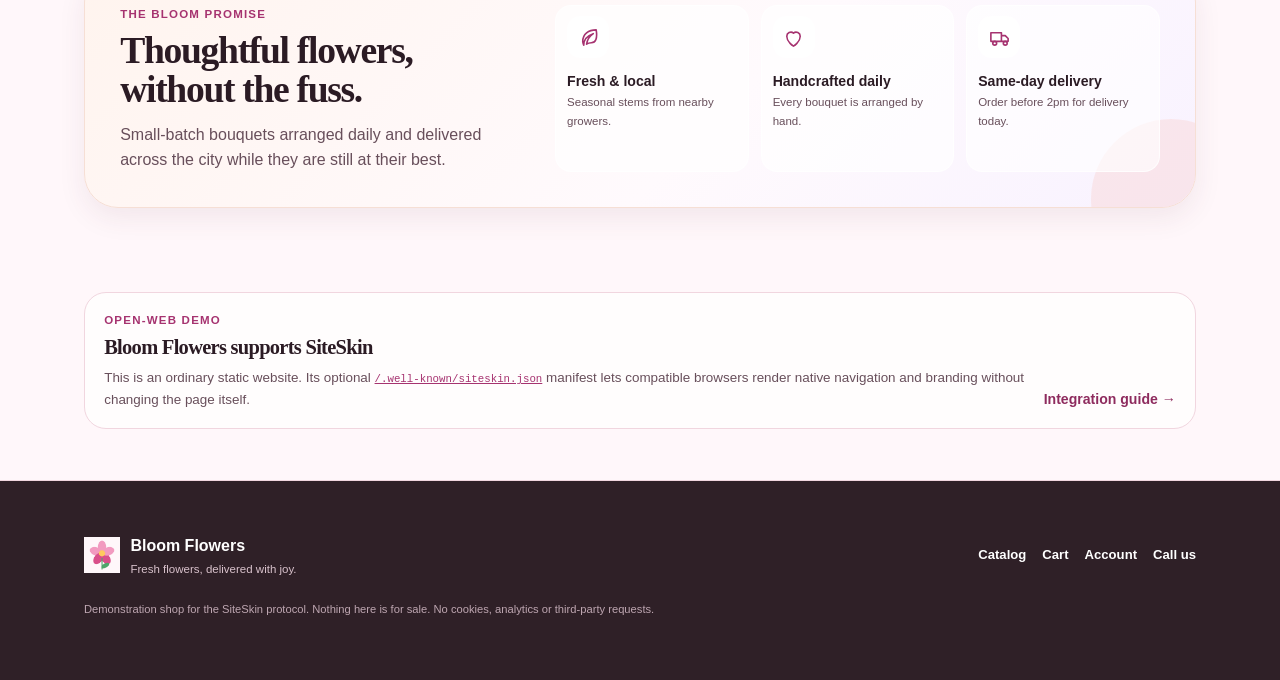
==== commit f8fb1ecb: "Load storefront styles on Bloom home" ====
--- a/index.html
+++ b/index.html
@@ -9,6 +9,7 @@
       content="Fresh, hand-tied flowers for birthdays, celebrations and everyday moments, with same-day delivery."
     />
     <link rel="stylesheet" href="/assets/site.css" />
+    <link rel="stylesheet" href="/assets/storefront.css" />
     <link rel="icon" href="/assets/siteskin/logo.png" />
   </head>
   <body class="home-page">
@@ -132,58 +133,31 @@
           <div class="product-rail">
             <article class="product-card">
               <a class="product-card__image" href="/catalog/" aria-label="View Happy Days bouquet in the catalog">
-                <img
-                  src="/assets/storefront/happy-days.svg"
-                  alt="Happy Days bouquet with roses, daisies and peach flowers in a blush vase"
-                  width="720"
-                  height="620"
-                  loading="lazy"
-                />
+                <img src="/assets/storefront/happy-days.svg" alt="Happy Days bouquet with roses, daisies and peach flowers in a blush vase" width="720" height="620" loading="lazy" />
                 <span class="product-badge">Bestseller</span>
               </a>
               <div class="product-card__body">
-                <div>
-                  <h3><a href="/catalog/">Happy Days</a></h3>
-                  <p>Roses, daisies & seasonal greens</p>
-                </div>
+                <div><h3><a href="/catalog/">Happy Days</a></h3><p>Roses, daisies & seasonal greens</p></div>
                 <strong class="product-price">$59</strong>
               </div>
             </article>
 
             <article class="product-card">
               <a class="product-card__image" href="/catalog/" aria-label="View Garden Party bouquet in the catalog">
-                <img
-                  src="/assets/storefront/garden-party.svg"
-                  alt="Garden Party bouquet with blush roses, yellow flowers and eucalyptus"
-                  width="720"
-                  height="620"
-                  loading="lazy"
-                />
+                <img src="/assets/storefront/garden-party.svg" alt="Garden Party bouquet with blush roses, yellow flowers and eucalyptus" width="720" height="620" loading="lazy" />
               </a>
               <div class="product-card__body">
-                <div>
-                  <h3><a href="/catalog/">Garden Party</a></h3>
-                  <p>Blush roses, ranunculus & eucalyptus</p>
-                </div>
+                <div><h3><a href="/catalog/">Garden Party</a></h3><p>Blush roses, ranunculus & eucalyptus</p></div>
                 <strong class="product-price">$54</strong>
               </div>
             </article>
 
             <article class="product-card">
               <a class="product-card__image" href="/catalog/" aria-label="View Sunset Peonies bouquet in the catalog">
-                <img
-                  src="/assets/storefront/sunset-peonies.svg"
-                  alt="Sunset Peonies bouquet in coral, peach and warm pink tones"
-                  width="720"
-                  height="620"
-                  loading="lazy"
-                />
+                <img src="/assets/storefront/sunset-peonies.svg" alt="Sunset Peonies bouquet in coral, peach and warm pink tones" width="720" height="620" loading="lazy" />
               </a>
               <div class="product-card__body">
-                <div>
-                  <h3><a href="/catalog/">Sunset Peonies</a></h3>
-                  <p>Peonies, sweet peas & textural foliage</p>
-                </div>
+                <div><h3><a href="/catalog/">Sunset Peonies</a></h3><p>Peonies, sweet peas & textural foliage</p></div>
                 <strong class="product-price">$64</strong>
               </div>
             </article>
@@ -200,24 +174,9 @@
               <p>Small-batch bouquets arranged daily and delivered across the city while they are still at their best.</p>
             </div>
             <ul class="promise-list">
-              <li>
-                <span class="promise-icon" aria-hidden="true">
-                  <svg viewBox="0 0 24 24"><path d="M20 4C12 4 6 8.5 6 16c0 1.4.4 2.8 1 4 0-6 4-10 10-12-4 2.7-6.3 6.4-7 11 1.4-1 3.2-1.5 5-1.5 4.5 0 6.5-4.8 5-13.5Z" /></svg>
-                </span>
-                <span><strong>Fresh & local</strong><small>Seasonal stems from nearby growers.</small></span>
-              </li>
-              <li>
-                <span class="promise-icon" aria-hidden="true">
-                  <svg viewBox="0 0 24 24"><path d="M12 21s-7-4.4-7-10.2A4.3 4.3 0 0 1 12 7.4a4.3 4.3 0 0 1 7 3.4C19 16.6 12 21 12 21Z" /></svg>
-                </span>
-                <span><strong>Handcrafted daily</strong><small>Every bouquet is arranged by hand.</small></span>
-              </li>
-              <li>
-                <span class="promise-icon" aria-hidden="true">
-                  <svg viewBox="0 0 24 24"><path d="M3 7h11v9H3zM14 10h4l3 3v3h-7z" /><circle cx="7" cy="18" r="2" /><circle cx="18" cy="18" r="2" /></svg>
-                </span>
-                <span><strong>Same-day delivery</strong><small>Order before 2pm for delivery today.</small></span>
-              </li>
+              <li><span class="promise-icon" aria-hidden="true"><svg viewBox="0 0 24 24"><path d="M20 4C12 4 6 8.5 6 16c0 1.4.4 2.8 1 4 0-6 4-10 10-12-4 2.7-6.3 6.4-7 11 1.4-1 3.2-1.5 5-1.5 4.5 0 6.5-4.8 5-13.5Z" /></svg></span><span><strong>Fresh & local</strong><small>Seasonal stems from nearby growers.</small></span></li>
+              <li><span class="promise-icon" aria-hidden="true"><svg viewBox="0 0 24 24"><path d="M12 21s-7-4.4-7-10.2A4.3 4.3 0 0 1 12 7.4a4.3 4.3 0 0 1 7 3.4C19 16.6 12 21 12 21Z" /></svg></span><span><strong>Handcrafted daily</strong><small>Every bouquet is arranged by hand.</small></span></li>
+              <li><span class="promise-icon" aria-hidden="true"><svg viewBox="0 0 24 24"><path d="M3 7h11v9H3zM14 10h4l3 3v3h-7z" /><circle cx="7" cy="18" r="2" /><circle cx="18" cy="18" r="2" /></svg></span><span><strong>Same-day delivery</strong><small>Order before 2pm for delivery today.</small></span></li>
             </ul>
           </div>
         </div>
@@ -229,11 +188,7 @@
             <div>
               <p class="protocol-note__eyebrow">Open-web demo</p>
               <h2 id="about-siteskin">Bloom Flowers supports SiteSkin</h2>
-              <p>
-                This is an ordinary static website. Its optional
-                <a href="/.well-known/siteskin.json"><code>/.well-known/siteskin.json</code></a>
-                manifest lets compatible browsers render native navigation and branding without changing the page itself.
-              </p>
+              <p>This is an ordinary static website. Its optional <a href="/.well-known/siteskin.json"><code>/.well-known/siteskin.json</code></a> manifest lets compatible browsers render native navigation and branding without changing the page itself.</p>
             </div>
             <a class="text-link" href="https://github.com/denrzv/bloom-flowers/blob/main/INTEGRATION.md">Integration guide <span aria-hidden="true">→</span></a>
           </div>
@@ -243,19 +198,9 @@
 
     <footer class="site-footer storefront-footer">
       <div class="wrap storefront-footer__inner">
-        <div class="storefront-footer__brand">
-          <img src="/assets/siteskin/logo.png" alt="" width="36" height="36" />
-          <div><strong>Bloom Flowers</strong><small>Fresh flowers, delivered with joy.</small></div>
-        </div>
-        <div class="storefront-footer__links">
-          <a href="/catalog/">Catalog</a>
-          <a href="/cart/">Cart</a>
-          <a href="/account/">Account</a>
-          <a href="tel:+10000000000">Call us</a>
-        </div>
-        <p class="storefront-footer__fineprint">
-          Demonstration shop for the SiteSkin protocol. Nothing here is for sale. No cookies, analytics or third-party requests.
-        </p>
+        <div class="storefront-footer__brand"><img src="/assets/siteskin/logo.png" alt="" width="36" height="36" /><div><strong>Bloom Flowers</strong><small>Fresh flowers, delivered with joy.</small></div></div>
+        <div class="storefront-footer__links"><a href="/catalog/">Catalog</a><a href="/cart/">Cart</a><a href="/account/">Account</a><a href="tel:+10000000000">Call us</a></div>
+        <p class="storefront-footer__fineprint">Demonstration shop for the SiteSkin protocol. Nothing here is for sale. No cookies, analytics or third-party requests.</p>
       </div>
     </footer>
   </body>
--- a/assets/storefront.css
+++ b/assets/storefront.css
@@ -0,0 +1 @@
+:root{--brand:#d94f8a;--brand-soft:#fadadd;--surface:#fff7fa;--ink:#2b1b24;--brand-ink:#a63370;--brand-deep:#8e2b5e;--muted:#684f5b;--leaf:#4f6d5c;--cream:#fffaf5;--peach:#ffe4db;--lilac:#eee8ff;--mint:#e9f4eb;--sun:#fff0bc;--line:#f1d6df;--white:#ffffff;--shadow:0 18px 48px rgb(92 44 65 / 10%);--shadow-soft:0 10px 28px rgb(92 44 65 / 8%);--radius-sm:14px;--radius:22px;--radius-lg:34px;--measure:72rem;}*,*::before,*::after{box-sizing:border-box;}html{scroll-behavior:smooth;background:var(--surface);}body{margin:0;background:var(--surface);color:var(--ink);font:16px/1.58 ui-sans-serif,-apple-system,BlinkMacSystemFont,"Segoe UI",sans-serif;text-rendering:optimizeLegibility;}img,svg{display:block;}img{max-width:100%;height:auto;}a{color:var(--brand-ink);}button,summary,a{-webkit-tap-highlight-color:transparent;}:focus-visible{outline:3px solid var(--brand-deep);outline-offset:4px;border-radius:7px;}.wrap{width:min(100% - 2rem,var(--measure));max-width:none;margin-inline:auto;}.skip-link{position:fixed;z-index:100;left:1rem;top:-5rem;padding:0.75rem 1rem;border-radius:999px;background:var(--brand-deep);color:#fff;font-weight:800;text-decoration:none;transition:top 140ms ease;}.skip-link:focus{top:1rem;}.site-header{position:relative;z-index:20;background:rgb(255 255 255 / 92%);border-bottom:1px solid var(--line);}.site-header .wrap{display:flex;flex-wrap:wrap;align-items:center;gap:0.75rem 1.5rem;padding-block:0.85rem;}.brand{display:inline-flex;align-items:center;gap:0.65rem;color:var(--ink);font-weight:800;font-size:1.08rem;text-decoration:none;}.brand img{width:40px;height:40px;}.site-nav{margin-left:auto;}.site-nav ul{display:flex;flex-wrap:wrap;gap:0.25rem 1rem;margin:0;padding:0;list-style:none;}.site-nav a{display:inline-block;padding:0.55rem 0.25rem;border-bottom:3px solid transparent;color:var(--muted);font-weight:700;text-decoration:none;}.site-nav a:hover,.site-nav a[aria-current="page"]{color:var(--brand-ink);}.site-nav a[aria-current="page"]{border-bottom-color:currentColor;}.home-page{overflow-x:hidden;}.home-page main{padding:0;}.storefront-header{border-bottom:0;background:rgb(255 247 250 / 88%);backdrop-filter:blur(16px);}.storefront-header__inner{min-height:72px;flex-wrap:nowrap !important;justify-content:space-between;padding-block:0.7rem !important;}.storefront-brand{gap:0.58rem;}.storefront-brand img{width:44px;height:44px;}.storefront-brand__wordmark{display:grid;line-height:1;}.storefront-brand__wordmark strong{color:var(--brand);font-family:ui-serif,Georgia,Cambria,"Times New Roman",serif;font-size:1.68rem;font-weight:700;letter-spacing:-0.045em;}.storefront-brand__wordmark small{margin-top:0.2rem;color:var(--brand-ink);font-size:0.55rem;font-weight:900;letter-spacing:0.38em;text-indent:0.38em;}.storefront-actions{display:flex;align-items:center;gap:0.48rem;}.icon-button{display:grid;width:44px;height:44px;place-items:center;padding:0;border:1px solid rgb(217 79 138 / 18%);border-radius:50%;background:rgb(255 255 255 / 86%);box-shadow:0 6px 18px rgb(102 49 74 / 7%);color:var(--brand-deep);cursor:pointer;list-style:none;text-decoration:none;}.icon-button::-webkit-details-marker{display:none;}.icon-button svg{width:22px;height:22px;fill:none;stroke:currentColor;stroke-linecap:round;stroke-linejoin:round;stroke-width:1.8;}.site-menu{position:relative;}.site-menu[open] > summary{background:var(--brand-deep);color:#fff;}.site-menu__panel{position:absolute;top:calc(100% + 0.6rem);right:0;display:grid;min-width:12rem;padding:0.55rem;border:1px solid var(--line);border-radius:18px;background:#fff;box-shadow:var(--shadow);}.site-menu__panel a{padding:0.72rem 0.85rem;border-radius:12px;color:var(--ink);font-weight:750;text-decoration:none;}.site-menu__panel a:hover,.site-menu__panel a[aria-current="page"]{background:var(--surface);color:var(--brand-ink);}.storefront-hero{position:relative;isolation:isolate;overflow:hidden;padding-block:0.35rem 1.7rem;}.storefront-hero::before,.storefront-hero::after{position:absolute;z-index:-2;border-radius:50%;content:"";filter:blur(0.1px);}.storefront-hero::before{top:-5rem;right:-7rem;width:20rem;height:20rem;background:radial-gradient(circle at 35% 35%,#fff 0 10%,var(--brand-soft) 46%,transparent 70%);opacity:0.8;}.storefront-hero::after{bottom:-9rem;left:-8rem;width:17rem;height:17rem;background:var(--peach);opacity:0.52;}.hero-grid{display:grid;grid-template-columns:minmax(0,1.05fr) minmax(8.5rem,0.95fr);align-items:center;gap:0.15rem;min-height:385px;}.hero-copy{position:relative;z-index:2;padding-block:1.1rem;}.eyebrow,.section-kicker,.protocol-note__eyebrow{margin:0 0 0.5rem;color:var(--brand-ink);font-size:0.72rem;font-weight:900;letter-spacing:0.105em;text-transform:uppercase;}.hero-copy h1{max-width:7.2ch;margin:0;font-family:ui-serif,Georgia,Cambria,"Times New Roman",serif;font-size:clamp(2.65rem,12vw,4.6rem);font-weight:750;letter-spacing:-0.055em;line-height:0.9;}.hero-copy h1 span{display:block;color:var(--brand);font-style:italic;font-weight:650;}.hero-lede{max-width:21rem;margin:0.95rem 0 1rem;color:var(--muted);font-size:clamp(0.92rem,3.6vw,1.08rem);line-height:1.45;}.button{display:inline-flex;min-height:48px;align-items:center;justify-content:center;gap:0.55rem;padding:0.72rem 1.3rem;border:2px solid var(--brand-deep);border-radius:999px;background:var(--brand-deep);color:#fff;font-weight:850;line-height:1.25;text-decoration:none;box-shadow:0 10px 24px rgb(142 43 94 / 18%);}.button svg{width:18px;height:18px;fill:none;stroke:currentColor;stroke-linecap:round;stroke-linejoin:round;stroke-width:2;}.button:hover{background:#74204c;border-color:#74204c;}.button--secondary{background:#fff;box-shadow:none;color:var(--brand-deep);}.hero-cta{padding-inline:1.15rem;background:linear-gradient(135deg,var(--brand-deep),#b22c69);}.hero-note{margin:0.7rem 0 0;color:var(--muted);font-size:0.76rem;}.hero-art{position:relative;align-self:stretch;min-width:0;margin:0 -2.8rem 0 -2rem;}.hero-art__halo{position:absolute;top:12%;right:2%;width:90%;aspect-ratio:1;border-radius:42% 58% 62% 38% / 44% 40% 60% 56%;background:linear-gradient(145deg,#ffd9e5,#ffedf3 62%,#fff6ef);transform:rotate(-8deg);}.hero-art img{position:absolute;z-index:1;right:-5%;bottom:-1%;width:min(285px,145%);max-width:none;filter:drop-shadow(0 24px 22px rgb(87 42 61 / 14%));}.delivery-chip{position:absolute;z-index:2;right:1.5rem;bottom:1.6rem;display:flex;max-width:10.5rem;align-items:center;gap:0.45rem;padding:0.55rem 0.72rem;border:1px solid rgb(255 255 255 / 80%);border-radius:16px;background:rgb(255 255 255 / 88%);box-shadow:var(--shadow-soft);color:var(--muted);font-size:0.69rem;line-height:1.15;backdrop-filter:blur(10px);}.delivery-chip svg{width:22px;height:22px;flex:0 0 auto;fill:none;stroke:var(--brand-ink);stroke-linecap:round;stroke-linejoin:round;stroke-width:1.7;}.delivery-chip strong{display:block;color:var(--ink);}.occasion-section,.popular-section,.promise-section,.protocol-section{padding-block:1.1rem 2.2rem;}.occasion-section{position:relative;z-index:3;padding-top:0.45rem;}.section-heading{display:flex;align-items:end;justify-content:space-between;gap:1rem;margin-bottom:1rem;}.section-heading h2,.promise-card h2,.protocol-note h2{margin:0;font-family:ui-serif,Georgia,Cambria,"Times New Roman",serif;font-size:clamp(1.65rem,6vw,2.35rem);line-height:1.05;letter-spacing:-0.035em;}.section-heading--compact{margin-bottom:0.8rem;}.text-link{flex:0 0 auto;color:var(--brand-deep);font-size:0.88rem;font-weight:850;text-decoration:none;}.text-link:hover{text-decoration:underline;text-underline-offset:0.22em;}.occasion-grid{display:grid;grid-template-columns:repeat(4,minmax(0,1fr));gap:0.55rem;}.occasion-card{display:grid;min-width:0;min-height:96px;place-items:center;align-content:center;gap:0.48rem;padding:0.72rem 0.28rem;border:1px solid rgb(217 79 138 / 8%);border-radius:18px;color:var(--ink);font-size:clamp(0.68rem,3vw,0.82rem);font-weight:800;text-align:center;text-decoration:none;box-shadow:0 7px 18px rgb(91 45 66 / 5%);}.occasion-card--birthday{background:var(--lilac);}.occasion-card--romance{background:#ffe9ef;}.occasion-card--congrats{background:#fff0dc;}.occasion-card--sympathy{background:var(--mint);}.occasion-card__icon{display:grid;width:38px;height:38px;place-items:center;border-radius:13px;background:rgb(255 255 255 / 72%);color:var(--brand-deep);}.occasion-card__icon svg{width:22px;height:22px;fill:none;stroke:currentColor;stroke-linecap:round;stroke-linejoin:round;stroke-width:1.65;}.occasion-card--romance .occasion-card__icon svg,.occasion-card--congrats .occasion-card__icon svg{fill:currentColor;stroke-width:1.25;}.occasion-card:hover{transform:translateY(-2px);box-shadow:0 12px 24px rgb(91 45 66 / 9%);}.popular-section{padding-top:1.4rem;}.product-rail{display:grid;grid-auto-columns:minmax(72%,18rem);grid-auto-flow:column;gap:0.9rem;overflow-x:auto;padding:0.2rem 0 0.85rem;scroll-snap-type:x mandatory;scrollbar-width:thin;overscroll-behavior-inline:contain;}.product-card{overflow:hidden;border:1px solid var(--line);border-radius:22px;background:#fff;box-shadow:0 12px 34px rgb(84 40 59 / 7%);scroll-snap-align:start;}.product-card__image{position:relative;display:block;overflow:hidden;aspect-ratio:1.14;background:linear-gradient(145deg,#fff1f5,#fffaf3);}.product-card__image img{width:100%;height:100%;object-fit:cover;transition:transform 220ms ease;}.product-card:hover .product-card__image img{transform:scale(1.025);}.product-badge{position:absolute;top:0.75rem;right:0.75rem;padding:0.38rem 0.65rem;border-radius:999px;background:var(--brand);color:#fff;font-size:0.67rem;font-weight:900;letter-spacing:0.025em;}.product-card__body{display:flex;align-items:start;justify-content:space-between;gap:0.7rem;padding:0.9rem 0.95rem 1rem;}.product-card h3,.product-card p{margin:0;}.product-card h3{margin-bottom:0.15rem;font-family:ui-serif,Georgia,Cambria,"Times New Roman",serif;font-size:1.05rem;line-height:1.2;}.product-card h3 a{color:var(--ink);text-decoration:none;}.product-card p{color:var(--muted);font-size:0.76rem;line-height:1.35;}.product-price{flex:0 0 auto;color:var(--brand-deep);font-size:0.95rem;}.promise-section{padding-top:1.35rem;}.promise-card{position:relative;overflow:hidden;padding:1.4rem;border:1px solid #f6dfd5;border-radius:var(--radius-lg);background:linear-gradient(135deg,#fff4ee,#fffafd 58%,#f8f2ff);box-shadow:var(--shadow-soft);}.promise-card::after{position:absolute;right:-3.5rem;bottom:-4.5rem;width:10rem;height:10rem;border-radius:50%;background:rgb(250 218 221 / 55%);content:"";}.promise-card__intro{position:relative;z-index:1;max-width:34rem;}.promise-card__intro > p:last-child{margin:0.75rem 0 0;color:var(--muted);}.promise-list{position:relative;z-index:1;display:grid;gap:0.75rem;margin:1.35rem 0 0;padding:0;list-style:none;}.promise-list li{display:flex;align-items:center;gap:0.72rem;padding:0.68rem;border:1px solid rgb(255 255 255 / 75%);border-radius:16px;background:rgb(255 255 255 / 63%);}.promise-icon{display:grid;width:42px;height:42px;flex:0 0 auto;place-items:center;border-radius:14px;background:#fff;color:var(--brand-ink);}.promise-icon svg{width:23px;height:23px;fill:none;stroke:currentColor;stroke-linecap:round;stroke-linejoin:round;stroke-width:1.7;}.promise-list strong,.promise-list small{display:block;}.promise-list strong{font-size:0.88rem;}.promise-list small{margin-top:0.08rem;color:var(--muted);font-size:0.72rem;}.protocol-section{padding-top:0.65rem;}.protocol-note{display:grid;gap:1rem;padding:1.15rem 1.2rem;border:1px solid var(--line);border-radius:var(--radius);background:rgb(255 255 255 / 72%);}.protocol-note h2{font-size:1.28rem;}.protocol-note p:not(.protocol-note__eyebrow){margin:0.55rem 0 0;color:var(--muted);font-size:0.84rem;}.protocol-note code{font-size:0.8em;}.site-footer{border-top:1px solid var(--line);background:#fff;color:var(--muted);}body:not(.home-page) .site-footer{padding-block:1.5rem;}body:not(.home-page) .site-footer p{margin:0.35rem 0;}.storefront-footer{background:#2f2027;color:#f7eaf0;}.storefront-footer__inner{display:grid;gap:1.1rem;padding-block:1.7rem 2rem;}.storefront-footer__brand{display:flex;align-items:center;gap:0.65rem;}.storefront-footer__brand img{width:36px;height:36px;}.storefront-footer__brand strong,.storefront-footer__brand small{display:block;}.storefront-footer__brand strong{color:#fff;}.storefront-footer__brand small{margin-top:0.1rem;color:#d9c2cc;font-size:0.72rem;}.storefront-footer__links{display:flex;flex-wrap:wrap;gap:0.6rem 1rem;}.storefront-footer a{color:#fff;font-size:0.82rem;font-weight:750;text-decoration:none;}.storefront-footer a:hover{text-decoration:underline;text-underline-offset:0.22em;}.storefront-footer__fineprint{max-width:44rem;margin:0;color:#bea6b1;font-size:0.7rem;}@media (max-width:350px){.wrap{width:min(100% - 1.4rem,var(--measure));}.storefront-brand__wordmark strong{font-size:1.45rem;}.storefront-brand img{width:40px;height:40px;}.storefront-actions{gap:0.3rem;}.icon-button{width:42px;height:42px;}.hero-grid{grid-template-columns:minmax(0,1.12fr) minmax(7rem,0.88fr);min-height:370px;}.hero-copy h1{font-size:2.48rem;}.hero-lede{font-size:0.88rem;}.hero-art{margin-right:-3.3rem;margin-left:-2.1rem;}.delivery-chip{right:1.3rem;bottom:1.15rem;max-width:9rem;padding:0.48rem 0.58rem;}.occasion-grid{gap:0.4rem;}.occasion-card{min-height:90px;border-radius:16px;font-size:0.65rem;}.occasion-card__icon{width:34px;height:34px;}}@media (min-width:560px){.wrap{width:min(100% - 3rem,var(--measure));}.hero-grid{min-height:460px;gap:1rem;}.hero-art{margin-right:-1rem;margin-left:0;}.hero-art img{right:0;width:min(390px,120%);}.occasion-card{min-height:112px;}.product-rail{grid-auto-columns:minmax(46%,20rem);}.promise-list{grid-template-columns:repeat(3,minmax(0,1fr));}.promise-list li{align-items:flex-start;flex-direction:column;}.protocol-note{grid-template-columns:minmax(0,1fr) auto;align-items:end;}.storefront-footer__inner{grid-template-columns:1fr auto;align-items:center;}.storefront-footer__fineprint{grid-column:1 / -1;}}@media (min-width:820px){.storefront-header__inner{min-height:82px;}.hero-grid{grid-template-columns:minmax(0,0.88fr) minmax(22rem,1.12fr);min-height:560px;}.hero-copy{padding-left:clamp(0rem,4vw,3rem);}.hero-copy h1{max-width:8ch;font-size:clamp(4.7rem,8vw,6.8rem);}.hero-lede{font-size:1.15rem;}.hero-art img{width:min(560px,110%);}.delivery-chip{right:10%;bottom:2.2rem;}.occasion-section,.popular-section,.promise-section,.protocol-section{padding-block:2rem 3.2rem;}.occasion-grid{gap:1rem;}.occasion-card{min-height:132px;border-radius:24px;font-size:0.9rem;}.occasion-card__icon{width:48px;height:48px;}.product-rail{grid-template-columns:repeat(3,minmax(0,1fr));grid-auto-flow:initial;grid-auto-columns:initial;overflow:visible;}.promise-card{display:grid;grid-template-columns:minmax(0,0.8fr) minmax(0,1.2fr);gap:2rem;padding:2.2rem;}.promise-list{margin-top:0;}.site-header:not(.storefront-header) .wrap{min-height:72px;}}@media (prefers-reduced-motion:no-preference){.occasion-card,.button,.icon-button,.site-menu__panel a{transition:color 140ms ease,background-color 140ms ease,border-color 140ms ease,box-shadow 140ms ease,transform 140ms ease;}}@media (prefers-reduced-motion:reduce){html{scroll-behavior:auto;}*,*::before,*::after{scroll-behavior:auto !important;transition-duration:0.01ms !important;animation-duration:0.01ms !important;animation-iteration-count:1 !important;}}
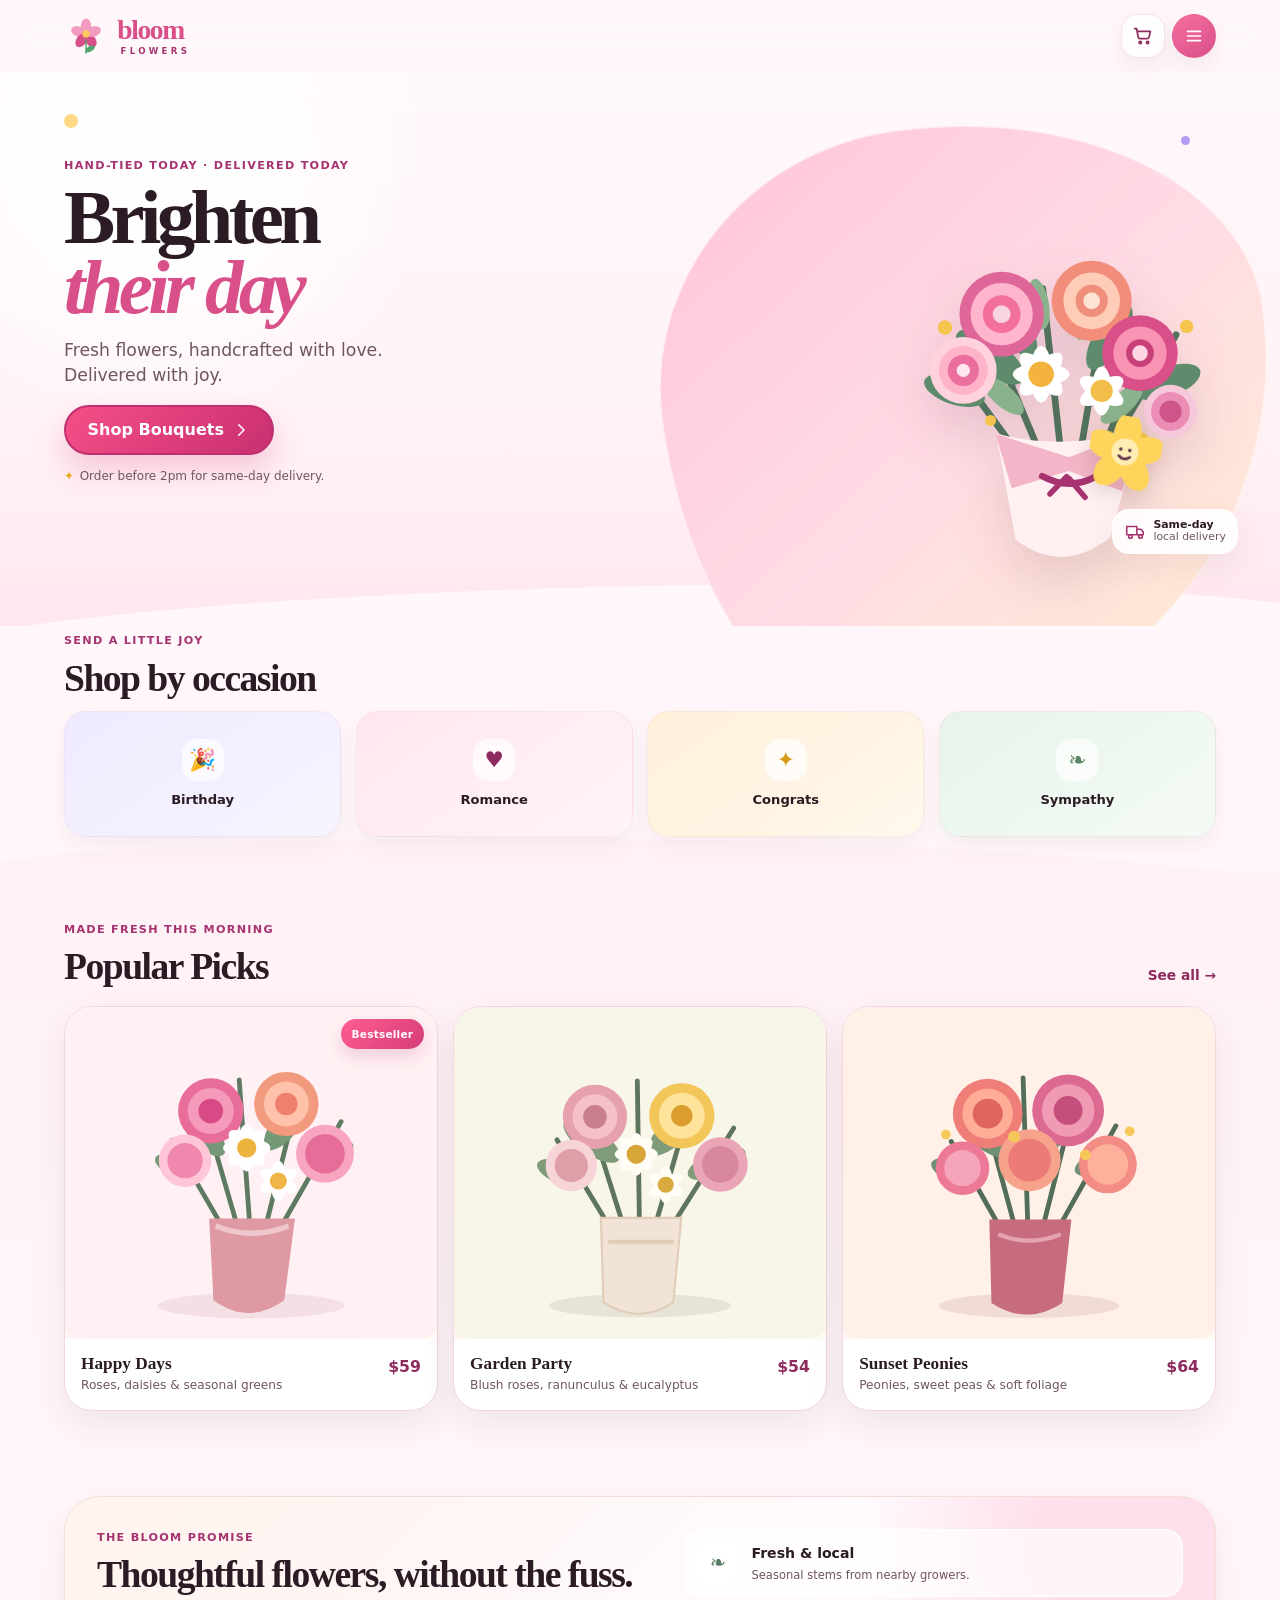
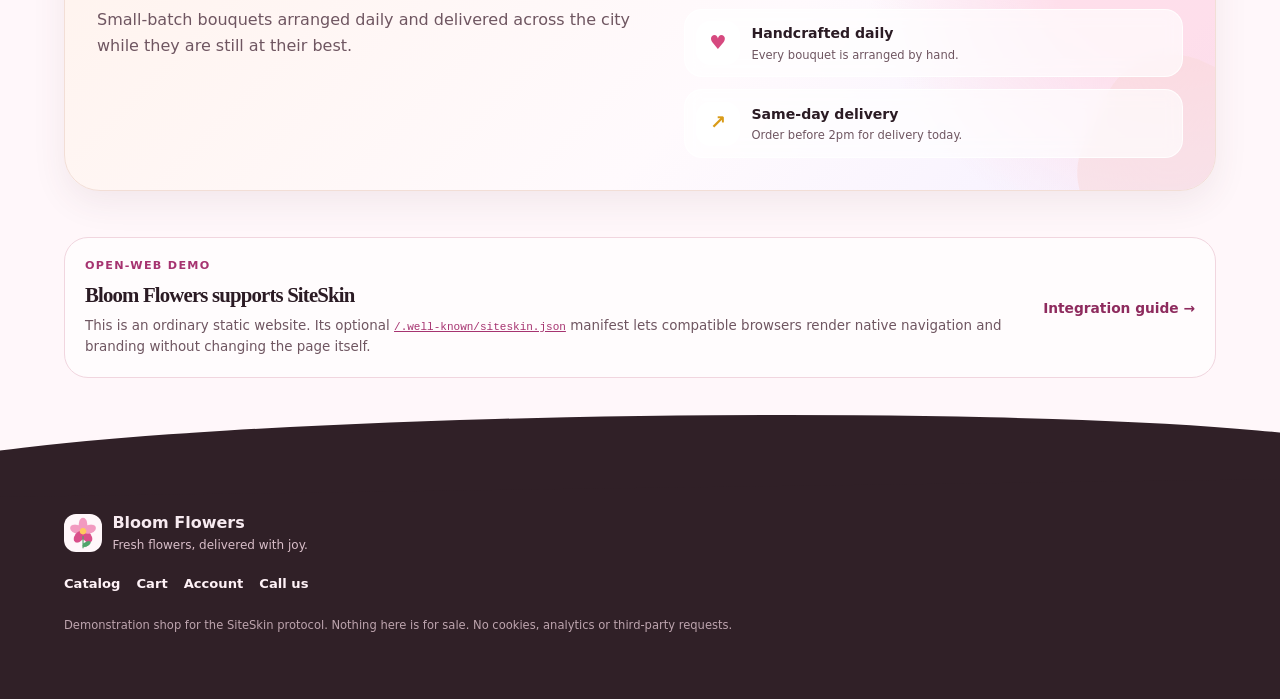
==== commit b46cc98d: "BLOOM-004: reshape home and Happy Days into expressive boutique layouts" ====
--- a/index.html
+++ b/index.html
@@ -4,10 +4,7 @@
     <meta charset="utf-8" />
     <meta name="viewport" content="width=device-width, initial-scale=1" />
     <title>Bloom Flowers — flowers for every little moment</title>
-    <meta
-      name="description"
-      content="Fresh, hand-tied flowers for birthdays, celebrations and everyday moments, with same-day delivery."
-    />
+    <meta name="description" content="Fresh, hand-tied flowers for birthdays, celebrations and everyday moments, with same-day delivery." />
     <link rel="stylesheet" href="/assets/site.css" />
     <link rel="stylesheet" href="/assets/storefront.css" />
     <link rel="icon" href="/assets/siteskin/logo.png" />
@@ -19,33 +16,15 @@
       <div class="wrap storefront-header__inner">
         <a class="brand storefront-brand" href="/" aria-label="Bloom Flowers home">
           <img src="/assets/siteskin/logo.png" alt="" width="44" height="44" />
-          <span class="storefront-brand__wordmark" aria-hidden="true">
-            <strong>bloom</strong>
-            <small>FLOWERS</small>
-          </span>
+          <span class="storefront-brand__wordmark" aria-hidden="true"><strong>bloom</strong><small>FLOWERS</small></span>
         </a>
-
         <div class="storefront-actions">
           <a class="icon-button" href="/cart/" aria-label="Open cart">
-            <svg viewBox="0 0 24 24" aria-hidden="true">
-              <path d="M3 4h2l1.8 9.2a2 2 0 0 0 2 1.6h7.8a2 2 0 0 0 2-1.6L20 7H6" />
-              <circle cx="9" cy="19" r="1.25" />
-              <circle cx="17" cy="19" r="1.25" />
-            </svg>
+            <svg viewBox="0 0 24 24" aria-hidden="true"><path d="M3 4h2l1.8 9.2a2 2 0 0 0 2 1.6h7.8a2 2 0 0 0 2-1.6L20 7H6" /><circle cx="9" cy="19" r="1.25" /><circle cx="17" cy="19" r="1.25" /></svg>
           </a>
-
           <details class="site-menu">
-            <summary class="icon-button" aria-label="Open site menu">
-              <svg viewBox="0 0 24 24" aria-hidden="true">
-                <path d="M5 7h14M5 12h14M5 17h14" />
-              </svg>
-            </summary>
-            <nav class="site-menu__panel" aria-label="Primary">
-              <a href="/" aria-current="page">Home</a>
-              <a href="/catalog/">Catalog</a>
-              <a href="/cart/">Cart</a>
-              <a href="/account/">Account</a>
-            </nav>
+            <summary class="icon-button icon-button--menu" aria-label="Open site menu"><svg viewBox="0 0 24 24" aria-hidden="true"><path d="M5 7h14M5 12h14M5 17h14" /></svg></summary>
+            <nav class="site-menu__panel" aria-label="Primary"><a href="/" aria-current="page">Home</a><a href="/catalog/">Catalog</a><a href="/cart/">Cart</a><a href="/account/">Account</a></nav>
           </details>
         </div>
       </div>
@@ -53,113 +32,57 @@
 
     <main id="main">
       <section class="storefront-hero" aria-labelledby="hero-title">
+        <div class="hero-orb hero-orb--one" aria-hidden="true"></div>
+        <div class="hero-orb hero-orb--two" aria-hidden="true"></div>
         <div class="wrap hero-grid">
           <div class="hero-copy">
             <p class="eyebrow">Hand-tied today · delivered today</p>
             <h1 id="hero-title">Brighten <span>their day</span></h1>
             <p class="hero-lede">Fresh flowers, handcrafted with love. Delivered with joy.</p>
-            <a class="button hero-cta" href="/catalog/">
-              Shop Bouquets
-              <svg viewBox="0 0 24 24" aria-hidden="true"><path d="m9 5 7 7-7 7" /></svg>
-            </a>
-            <p class="hero-note">Order before 2pm for same-day delivery.</p>
+            <a class="button hero-cta" href="/catalog/">Shop Bouquets <svg viewBox="0 0 24 24" aria-hidden="true"><path d="m9 5 7 7-7 7" /></svg></a>
+            <p class="hero-note"><span aria-hidden="true">✦</span> Order before 2pm for same-day delivery.</p>
           </div>
 
           <figure class="hero-art">
-            <div class="hero-art__halo" aria-hidden="true"></div>
-            <img
-              src="/assets/storefront/hero-bouquet.svg"
-              alt="A joyful hand-tied bouquet of pink, coral and white flowers"
-              width="900"
-              height="760"
-              fetchpriority="high"
-            />
-            <figcaption class="delivery-chip">
-              <svg viewBox="0 0 24 24" aria-hidden="true"><path d="M3 7h11v9H3zM14 10h4l3 3v3h-7z" /><circle cx="7" cy="18" r="2" /><circle cx="18" cy="18" r="2" /></svg>
-              <span><strong>Same-day</strong> local delivery</span>
-            </figcaption>
+            <div class="hero-art__blob" aria-hidden="true"></div>
+            <img src="/assets/storefront/hero-bouquet.svg" alt="A joyful premium bouquet of pink, peach, cream and white flowers in a blush vase" width="900" height="760" fetchpriority="high" />
+            <span class="hero-flower-sticker" aria-hidden="true">
+              <svg viewBox="0 0 64 64"><g fill="#ffd45b"><ellipse cx="32" cy="14" rx="12" ry="17"/><ellipse cx="50" cy="28" rx="12" ry="17" transform="rotate(70 50 28)"/><ellipse cx="43" cy="49" rx="12" ry="17" transform="rotate(145 43 49)"/><ellipse cx="21" cy="49" rx="12" ry="17" transform="rotate(215 21 49)"/><ellipse cx="14" cy="28" rx="12" ry="17" transform="rotate(290 14 28)"/></g><circle cx="32" cy="32" r="12" fill="#ffeeb4"/><circle cx="28" cy="30" r="1.6" fill="#63394a"/><circle cx="36" cy="30" r="1.6" fill="#63394a"/><path d="M27 36c3 3 7 3 10 0" fill="none" stroke="#63394a" stroke-width="2.3" stroke-linecap="round"/></svg>
+            </span>
+            <figcaption class="delivery-chip"><svg viewBox="0 0 24 24" aria-hidden="true"><path d="M3 7h11v9H3zM14 10h4l3 3v3h-7z" /><circle cx="7" cy="18" r="2" /><circle cx="18" cy="18" r="2" /></svg><span><strong>Same-day</strong> local delivery</span></figcaption>
           </figure>
         </div>
+        <div class="hero-wave" aria-hidden="true"></div>
       </section>
 
       <section class="occasion-section" aria-labelledby="occasion-title">
         <div class="wrap">
-          <div class="section-heading section-heading--compact">
-            <div>
-              <p class="section-kicker">Send a little joy</p>
-              <h2 id="occasion-title">Shop by occasion</h2>
-            </div>
-          </div>
-
+          <div class="section-heading section-heading--compact"><div><p class="section-kicker">Send a little joy</p><h2 id="occasion-title">Shop by occasion</h2></div></div>
           <div class="occasion-grid">
-            <a class="occasion-card occasion-card--birthday" href="/catalog/">
-              <span class="occasion-card__icon" aria-hidden="true">
-                <svg viewBox="0 0 24 24"><path d="M5 11h14v9H5zM3 8h18v4H3zM12 8v12M8 8c-2 0-3-1.1-3-2.4S6 3.5 7.4 4C9 4.6 10.5 6.2 12 8M16 8c2 0 3-1.1 3-2.4S18 3.5 16.6 4C15 4.6 13.5 6.2 12 8" /></svg>
-              </span>
-              <span>Birthday</span>
-            </a>
-            <a class="occasion-card occasion-card--romance" href="/catalog/">
-              <span class="occasion-card__icon" aria-hidden="true">
-                <svg viewBox="0 0 24 24"><path d="M20.8 5.8a5.4 5.4 0 0 0-7.7 0L12 7l-1.1-1.2a5.4 5.4 0 0 0-7.7 7.7L12 22l8.8-8.5a5.4 5.4 0 0 0 0-7.7Z" /></svg>
-              </span>
-              <span>Romance</span>
-            </a>
-            <a class="occasion-card occasion-card--congrats" href="/catalog/">
-              <span class="occasion-card__icon" aria-hidden="true">
-                <svg viewBox="0 0 24 24"><path d="m12 2 1.5 4.8L18 8.5l-4.5 1.7L12 15l-1.5-4.8L6 8.5l4.5-1.7L12 2ZM19 14l.8 2.4L22 17l-2.2.8L19 20l-.8-2.2L16 17l2.2-.6L19 14ZM5 13l1 3 3 1-3 1-1 3-1-3-3-1 3-1 1-3Z" /></svg>
-              </span>
-              <span>Congrats</span>
-            </a>
-            <a class="occasion-card occasion-card--sympathy" href="/catalog/">
-              <span class="occasion-card__icon" aria-hidden="true">
-                <svg viewBox="0 0 24 24"><path d="M20 4C12 4 6 8.5 6 16c0 1.4.4 2.8 1 4 0-6 4-10 10-12-4 2.7-6.3 6.4-7 11 1.4-1 3.2-1.5 5-1.5 4.5 0 6.5-4.8 5-13.5Z" /></svg>
-              </span>
-              <span>Sympathy</span>
-            </a>
+            <a class="occasion-card occasion-card--birthday" href="/catalog/"><span class="occasion-card__icon" aria-hidden="true">🎉</span><span>Birthday</span></a>
+            <a class="occasion-card occasion-card--romance" href="/catalog/"><span class="occasion-card__icon" aria-hidden="true">♥</span><span>Romance</span></a>
+            <a class="occasion-card occasion-card--congrats" href="/catalog/"><span class="occasion-card__icon" aria-hidden="true">✦</span><span>Congrats</span></a>
+            <a class="occasion-card occasion-card--sympathy" href="/catalog/"><span class="occasion-card__icon" aria-hidden="true">❧</span><span>Sympathy</span></a>
           </div>
         </div>
       </section>
 
       <section class="popular-section" aria-labelledby="popular-title">
+        <div class="popular-curve" aria-hidden="true"></div>
         <div class="wrap">
-          <div class="section-heading">
-            <div>
-              <p class="section-kicker">Made fresh this morning</p>
-              <h2 id="popular-title">Popular Picks</h2>
-            </div>
-            <a class="text-link" href="/catalog/">See all <span aria-hidden="true">→</span></a>
-          </div>
-
+          <div class="section-heading"><div><p class="section-kicker">Made fresh this morning</p><h2 id="popular-title">Popular Picks</h2></div><a class="text-link" href="/catalog/">See all <span aria-hidden="true">→</span></a></div>
           <div class="product-rail">
             <article class="product-card">
-              <a class="product-card__image" href="/catalog/" aria-label="View Happy Days bouquet in the catalog">
-                <img src="/assets/storefront/happy-days.svg" alt="Happy Days bouquet with roses, daisies and peach flowers in a blush vase" width="720" height="620" loading="lazy" />
-                <span class="product-badge">Bestseller</span>
-              </a>
-              <div class="product-card__body">
-                <div><h3><a href="/catalog/">Happy Days</a></h3><p>Roses, daisies & seasonal greens</p></div>
-                <strong class="product-price">$59</strong>
-              </div>
+              <a class="product-card__image" href="/catalog/happy-days/" aria-label="View Happy Days Bouquet"><img src="/assets/storefront/happy-days.svg" alt="Happy Days bouquet with layered pink roses, peach blooms, white daisies and seasonal greens" width="900" height="760" loading="lazy" /><span class="product-badge">Bestseller</span></a>
+              <div class="product-card__body"><div><h3><a href="/catalog/happy-days/">Happy Days</a></h3><p>Roses, daisies & seasonal greens</p></div><strong class="product-price">$59</strong></div>
             </article>
-
             <article class="product-card">
-              <a class="product-card__image" href="/catalog/" aria-label="View Garden Party bouquet in the catalog">
-                <img src="/assets/storefront/garden-party.svg" alt="Garden Party bouquet with blush roses, yellow flowers and eucalyptus" width="720" height="620" loading="lazy" />
-              </a>
-              <div class="product-card__body">
-                <div><h3><a href="/catalog/">Garden Party</a></h3><p>Blush roses, ranunculus & eucalyptus</p></div>
-                <strong class="product-price">$54</strong>
-              </div>
+              <a class="product-card__image" href="/catalog/" aria-label="View Garden Party bouquet in the catalog"><img src="/assets/storefront/garden-party.svg" alt="Garden Party bouquet with cream, yellow, blush and peach flowers" width="900" height="760" loading="lazy" /></a>
+              <div class="product-card__body"><div><h3><a href="/catalog/">Garden Party</a></h3><p>Blush roses, ranunculus & eucalyptus</p></div><strong class="product-price">$54</strong></div>
             </article>
-
             <article class="product-card">
-              <a class="product-card__image" href="/catalog/" aria-label="View Sunset Peonies bouquet in the catalog">
-                <img src="/assets/storefront/sunset-peonies.svg" alt="Sunset Peonies bouquet in coral, peach and warm pink tones" width="720" height="620" loading="lazy" />
-              </a>
-              <div class="product-card__body">
-                <div><h3><a href="/catalog/">Sunset Peonies</a></h3><p>Peonies, sweet peas & textural foliage</p></div>
-                <strong class="product-price">$64</strong>
-              </div>
+              <a class="product-card__image" href="/catalog/" aria-label="View Sunset Peonies bouquet in the catalog"><img src="/assets/storefront/sunset-peonies.svg" alt="Sunset Peonies bouquet in coral, peach, cream and warm pink tones" width="900" height="760" loading="lazy" /></a>
+              <div class="product-card__body"><div><h3><a href="/catalog/">Sunset Peonies</a></h3><p>Peonies, sweet peas & soft foliage</p></div><strong class="product-price">$64</strong></div>
             </article>
           </div>
         </div>
@@ -168,15 +91,11 @@
       <section class="promise-section" aria-labelledby="promise-title">
         <div class="wrap">
           <div class="promise-card">
-            <div class="promise-card__intro">
-              <p class="section-kicker">The Bloom promise</p>
-              <h2 id="promise-title">Thoughtful flowers, without the fuss.</h2>
-              <p>Small-batch bouquets arranged daily and delivered across the city while they are still at their best.</p>
-            </div>
+            <div class="promise-card__intro"><p class="section-kicker">The Bloom promise</p><h2 id="promise-title">Thoughtful flowers, without the fuss.</h2><p>Small-batch bouquets arranged daily and delivered across the city while they are still at their best.</p></div>
             <ul class="promise-list">
-              <li><span class="promise-icon" aria-hidden="true"><svg viewBox="0 0 24 24"><path d="M20 4C12 4 6 8.5 6 16c0 1.4.4 2.8 1 4 0-6 4-10 10-12-4 2.7-6.3 6.4-7 11 1.4-1 3.2-1.5 5-1.5 4.5 0 6.5-4.8 5-13.5Z" /></svg></span><span><strong>Fresh & local</strong><small>Seasonal stems from nearby growers.</small></span></li>
-              <li><span class="promise-icon" aria-hidden="true"><svg viewBox="0 0 24 24"><path d="M12 21s-7-4.4-7-10.2A4.3 4.3 0 0 1 12 7.4a4.3 4.3 0 0 1 7 3.4C19 16.6 12 21 12 21Z" /></svg></span><span><strong>Handcrafted daily</strong><small>Every bouquet is arranged by hand.</small></span></li>
-              <li><span class="promise-icon" aria-hidden="true"><svg viewBox="0 0 24 24"><path d="M3 7h11v9H3zM14 10h4l3 3v3h-7z" /><circle cx="7" cy="18" r="2" /><circle cx="18" cy="18" r="2" /></svg></span><span><strong>Same-day delivery</strong><small>Order before 2pm for delivery today.</small></span></li>
+              <li><span class="promise-icon promise-icon--leaf" aria-hidden="true">❧</span><span><strong>Fresh & local</strong><small>Seasonal stems from nearby growers.</small></span></li>
+              <li><span class="promise-icon promise-icon--heart" aria-hidden="true">♥</span><span><strong>Handcrafted daily</strong><small>Every bouquet is arranged by hand.</small></span></li>
+              <li><span class="promise-icon promise-icon--truck" aria-hidden="true">↗</span><span><strong>Same-day delivery</strong><small>Order before 2pm for delivery today.</small></span></li>
             </ul>
           </div>
         </div>
@@ -185,11 +104,7 @@
       <section class="protocol-section" aria-labelledby="about-siteskin">
         <div class="wrap">
           <div class="protocol-note">
-            <div>
-              <p class="protocol-note__eyebrow">Open-web demo</p>
-              <h2 id="about-siteskin">Bloom Flowers supports SiteSkin</h2>
-              <p>This is an ordinary static website. Its optional <a href="/.well-known/siteskin.json"><code>/.well-known/siteskin.json</code></a> manifest lets compatible browsers render native navigation and branding without changing the page itself.</p>
-            </div>
+            <div><p class="protocol-note__eyebrow">Open-web demo</p><h2 id="about-siteskin">Bloom Flowers supports SiteSkin</h2><p>This is an ordinary static website. Its optional <a href="/.well-known/siteskin.json"><code>/.well-known/siteskin.json</code></a> manifest lets compatible browsers render native navigation and branding without changing the page itself.</p></div>
             <a class="text-link" href="https://github.com/denrzv/bloom-flowers/blob/main/INTEGRATION.md">Integration guide <span aria-hidden="true">→</span></a>
           </div>
         </div>
@@ -197,6 +112,7 @@
     </main>
 
     <footer class="site-footer storefront-footer">
+      <div class="footer-wave" aria-hidden="true"></div>
       <div class="wrap storefront-footer__inner">
         <div class="storefront-footer__brand"><img src="/assets/siteskin/logo.png" alt="" width="36" height="36" /><div><strong>Bloom Flowers</strong><small>Fresh flowers, delivered with joy.</small></div></div>
         <div class="storefront-footer__links"><a href="/catalog/">Catalog</a><a href="/cart/">Cart</a><a href="/account/">Account</a><a href="tel:+10000000000">Call us</a></div>
--- a/assets/storefront.css
+++ b/assets/storefront.css
@@ -1 +1,276 @@
-:root{--brand:#d94f8a;--brand-soft:#fadadd;--surface:#fff7fa;--ink:#2b1b24;--brand-ink:#a63370;--brand-deep:#8e2b5e;--muted:#684f5b;--leaf:#4f6d5c;--cream:#fffaf5;--peach:#ffe4db;--lilac:#eee8ff;--mint:#e9f4eb;--sun:#fff0bc;--line:#f1d6df;--white:#ffffff;--shadow:0 18px 48px rgb(92 44 65 / 10%);--shadow-soft:0 10px 28px rgb(92 44 65 / 8%);--radius-sm:14px;--radius:22px;--radius-lg:34px;--measure:72rem;}*,*::before,*::after{box-sizing:border-box;}html{scroll-behavior:smooth;background:var(--surface);}body{margin:0;background:var(--surface);color:var(--ink);font:16px/1.58 ui-sans-serif,-apple-system,BlinkMacSystemFont,"Segoe UI",sans-serif;text-rendering:optimizeLegibility;}img,svg{display:block;}img{max-width:100%;height:auto;}a{color:var(--brand-ink);}button,summary,a{-webkit-tap-highlight-color:transparent;}:focus-visible{outline:3px solid var(--brand-deep);outline-offset:4px;border-radius:7px;}.wrap{width:min(100% - 2rem,var(--measure));max-width:none;margin-inline:auto;}.skip-link{position:fixed;z-index:100;left:1rem;top:-5rem;padding:0.75rem 1rem;border-radius:999px;background:var(--brand-deep);color:#fff;font-weight:800;text-decoration:none;transition:top 140ms ease;}.skip-link:focus{top:1rem;}.site-header{position:relative;z-index:20;background:rgb(255 255 255 / 92%);border-bottom:1px solid var(--line);}.site-header .wrap{display:flex;flex-wrap:wrap;align-items:center;gap:0.75rem 1.5rem;padding-block:0.85rem;}.brand{display:inline-flex;align-items:center;gap:0.65rem;color:var(--ink);font-weight:800;font-size:1.08rem;text-decoration:none;}.brand img{width:40px;height:40px;}.site-nav{margin-left:auto;}.site-nav ul{display:flex;flex-wrap:wrap;gap:0.25rem 1rem;margin:0;padding:0;list-style:none;}.site-nav a{display:inline-block;padding:0.55rem 0.25rem;border-bottom:3px solid transparent;color:var(--muted);font-weight:700;text-decoration:none;}.site-nav a:hover,.site-nav a[aria-current="page"]{color:var(--brand-ink);}.site-nav a[aria-current="page"]{border-bottom-color:currentColor;}.home-page{overflow-x:hidden;}.home-page main{padding:0;}.storefront-header{border-bottom:0;background:rgb(255 247 250 / 88%);backdrop-filter:blur(16px);}.storefront-header__inner{min-height:72px;flex-wrap:nowrap !important;justify-content:space-between;padding-block:0.7rem !important;}.storefront-brand{gap:0.58rem;}.storefront-brand img{width:44px;height:44px;}.storefront-brand__wordmark{display:grid;line-height:1;}.storefront-brand__wordmark strong{color:var(--brand);font-family:ui-serif,Georgia,Cambria,"Times New Roman",serif;font-size:1.68rem;font-weight:700;letter-spacing:-0.045em;}.storefront-brand__wordmark small{margin-top:0.2rem;color:var(--brand-ink);font-size:0.55rem;font-weight:900;letter-spacing:0.38em;text-indent:0.38em;}.storefront-actions{display:flex;align-items:center;gap:0.48rem;}.icon-button{display:grid;width:44px;height:44px;place-items:center;padding:0;border:1px solid rgb(217 79 138 / 18%);border-radius:50%;background:rgb(255 255 255 / 86%);box-shadow:0 6px 18px rgb(102 49 74 / 7%);color:var(--brand-deep);cursor:pointer;list-style:none;text-decoration:none;}.icon-button::-webkit-details-marker{display:none;}.icon-button svg{width:22px;height:22px;fill:none;stroke:currentColor;stroke-linecap:round;stroke-linejoin:round;stroke-width:1.8;}.site-menu{position:relative;}.site-menu[open] > summary{background:var(--brand-deep);color:#fff;}.site-menu__panel{position:absolute;top:calc(100% + 0.6rem);right:0;display:grid;min-width:12rem;padding:0.55rem;border:1px solid var(--line);border-radius:18px;background:#fff;box-shadow:var(--shadow);}.site-menu__panel a{padding:0.72rem 0.85rem;border-radius:12px;color:var(--ink);font-weight:750;text-decoration:none;}.site-menu__panel a:hover,.site-menu__panel a[aria-current="page"]{background:var(--surface);color:var(--brand-ink);}.storefront-hero{position:relative;isolation:isolate;overflow:hidden;padding-block:0.35rem 1.7rem;}.storefront-hero::before,.storefront-hero::after{position:absolute;z-index:-2;border-radius:50%;content:"";filter:blur(0.1px);}.storefront-hero::before{top:-5rem;right:-7rem;width:20rem;height:20rem;background:radial-gradient(circle at 35% 35%,#fff 0 10%,var(--brand-soft) 46%,transparent 70%);opacity:0.8;}.storefront-hero::after{bottom:-9rem;left:-8rem;width:17rem;height:17rem;background:var(--peach);opacity:0.52;}.hero-grid{display:grid;grid-template-columns:minmax(0,1.05fr) minmax(8.5rem,0.95fr);align-items:center;gap:0.15rem;min-height:385px;}.hero-copy{position:relative;z-index:2;padding-block:1.1rem;}.eyebrow,.section-kicker,.protocol-note__eyebrow{margin:0 0 0.5rem;color:var(--brand-ink);font-size:0.72rem;font-weight:900;letter-spacing:0.105em;text-transform:uppercase;}.hero-copy h1{max-width:7.2ch;margin:0;font-family:ui-serif,Georgia,Cambria,"Times New Roman",serif;font-size:clamp(2.65rem,12vw,4.6rem);font-weight:750;letter-spacing:-0.055em;line-height:0.9;}.hero-copy h1 span{display:block;color:var(--brand);font-style:italic;font-weight:650;}.hero-lede{max-width:21rem;margin:0.95rem 0 1rem;color:var(--muted);font-size:clamp(0.92rem,3.6vw,1.08rem);line-height:1.45;}.button{display:inline-flex;min-height:48px;align-items:center;justify-content:center;gap:0.55rem;padding:0.72rem 1.3rem;border:2px solid var(--brand-deep);border-radius:999px;background:var(--brand-deep);color:#fff;font-weight:850;line-height:1.25;text-decoration:none;box-shadow:0 10px 24px rgb(142 43 94 / 18%);}.button svg{width:18px;height:18px;fill:none;stroke:currentColor;stroke-linecap:round;stroke-linejoin:round;stroke-width:2;}.button:hover{background:#74204c;border-color:#74204c;}.button--secondary{background:#fff;box-shadow:none;color:var(--brand-deep);}.hero-cta{padding-inline:1.15rem;background:linear-gradient(135deg,var(--brand-deep),#b22c69);}.hero-note{margin:0.7rem 0 0;color:var(--muted);font-size:0.76rem;}.hero-art{position:relative;align-self:stretch;min-width:0;margin:0 -2.8rem 0 -2rem;}.hero-art__halo{position:absolute;top:12%;right:2%;width:90%;aspect-ratio:1;border-radius:42% 58% 62% 38% / 44% 40% 60% 56%;background:linear-gradient(145deg,#ffd9e5,#ffedf3 62%,#fff6ef);transform:rotate(-8deg);}.hero-art img{position:absolute;z-index:1;right:-5%;bottom:-1%;width:min(285px,145%);max-width:none;filter:drop-shadow(0 24px 22px rgb(87 42 61 / 14%));}.delivery-chip{position:absolute;z-index:2;right:1.5rem;bottom:1.6rem;display:flex;max-width:10.5rem;align-items:center;gap:0.45rem;padding:0.55rem 0.72rem;border:1px solid rgb(255 255 255 / 80%);border-radius:16px;background:rgb(255 255 255 / 88%);box-shadow:var(--shadow-soft);color:var(--muted);font-size:0.69rem;line-height:1.15;backdrop-filter:blur(10px);}.delivery-chip svg{width:22px;height:22px;flex:0 0 auto;fill:none;stroke:var(--brand-ink);stroke-linecap:round;stroke-linejoin:round;stroke-width:1.7;}.delivery-chip strong{display:block;color:var(--ink);}.occasion-section,.popular-section,.promise-section,.protocol-section{padding-block:1.1rem 2.2rem;}.occasion-section{position:relative;z-index:3;padding-top:0.45rem;}.section-heading{display:flex;align-items:end;justify-content:space-between;gap:1rem;margin-bottom:1rem;}.section-heading h2,.promise-card h2,.protocol-note h2{margin:0;font-family:ui-serif,Georgia,Cambria,"Times New Roman",serif;font-size:clamp(1.65rem,6vw,2.35rem);line-height:1.05;letter-spacing:-0.035em;}.section-heading--compact{margin-bottom:0.8rem;}.text-link{flex:0 0 auto;color:var(--brand-deep);font-size:0.88rem;font-weight:850;text-decoration:none;}.text-link:hover{text-decoration:underline;text-underline-offset:0.22em;}.occasion-grid{display:grid;grid-template-columns:repeat(4,minmax(0,1fr));gap:0.55rem;}.occasion-card{display:grid;min-width:0;min-height:96px;place-items:center;align-content:center;gap:0.48rem;padding:0.72rem 0.28rem;border:1px solid rgb(217 79 138 / 8%);border-radius:18px;color:var(--ink);font-size:clamp(0.68rem,3vw,0.82rem);font-weight:800;text-align:center;text-decoration:none;box-shadow:0 7px 18px rgb(91 45 66 / 5%);}.occasion-card--birthday{background:var(--lilac);}.occasion-card--romance{background:#ffe9ef;}.occasion-card--congrats{background:#fff0dc;}.occasion-card--sympathy{background:var(--mint);}.occasion-card__icon{display:grid;width:38px;height:38px;place-items:center;border-radius:13px;background:rgb(255 255 255 / 72%);color:var(--brand-deep);}.occasion-card__icon svg{width:22px;height:22px;fill:none;stroke:currentColor;stroke-linecap:round;stroke-linejoin:round;stroke-width:1.65;}.occasion-card--romance .occasion-card__icon svg,.occasion-card--congrats .occasion-card__icon svg{fill:currentColor;stroke-width:1.25;}.occasion-card:hover{transform:translateY(-2px);box-shadow:0 12px 24px rgb(91 45 66 / 9%);}.popular-section{padding-top:1.4rem;}.product-rail{display:grid;grid-auto-columns:minmax(72%,18rem);grid-auto-flow:column;gap:0.9rem;overflow-x:auto;padding:0.2rem 0 0.85rem;scroll-snap-type:x mandatory;scrollbar-width:thin;overscroll-behavior-inline:contain;}.product-card{overflow:hidden;border:1px solid var(--line);border-radius:22px;background:#fff;box-shadow:0 12px 34px rgb(84 40 59 / 7%);scroll-snap-align:start;}.product-card__image{position:relative;display:block;overflow:hidden;aspect-ratio:1.14;background:linear-gradient(145deg,#fff1f5,#fffaf3);}.product-card__image img{width:100%;height:100%;object-fit:cover;transition:transform 220ms ease;}.product-card:hover .product-card__image img{transform:scale(1.025);}.product-badge{position:absolute;top:0.75rem;right:0.75rem;padding:0.38rem 0.65rem;border-radius:999px;background:var(--brand);color:#fff;font-size:0.67rem;font-weight:900;letter-spacing:0.025em;}.product-card__body{display:flex;align-items:start;justify-content:space-between;gap:0.7rem;padding:0.9rem 0.95rem 1rem;}.product-card h3,.product-card p{margin:0;}.product-card h3{margin-bottom:0.15rem;font-family:ui-serif,Georgia,Cambria,"Times New Roman",serif;font-size:1.05rem;line-height:1.2;}.product-card h3 a{color:var(--ink);text-decoration:none;}.product-card p{color:var(--muted);font-size:0.76rem;line-height:1.35;}.product-price{flex:0 0 auto;color:var(--brand-deep);font-size:0.95rem;}.promise-section{padding-top:1.35rem;}.promise-card{position:relative;overflow:hidden;padding:1.4rem;border:1px solid #f6dfd5;border-radius:var(--radius-lg);background:linear-gradient(135deg,#fff4ee,#fffafd 58%,#f8f2ff);box-shadow:var(--shadow-soft);}.promise-card::after{position:absolute;right:-3.5rem;bottom:-4.5rem;width:10rem;height:10rem;border-radius:50%;background:rgb(250 218 221 / 55%);content:"";}.promise-card__intro{position:relative;z-index:1;max-width:34rem;}.promise-card__intro > p:last-child{margin:0.75rem 0 0;color:var(--muted);}.promise-list{position:relative;z-index:1;display:grid;gap:0.75rem;margin:1.35rem 0 0;padding:0;list-style:none;}.promise-list li{display:flex;align-items:center;gap:0.72rem;padding:0.68rem;border:1px solid rgb(255 255 255 / 75%);border-radius:16px;background:rgb(255 255 255 / 63%);}.promise-icon{display:grid;width:42px;height:42px;flex:0 0 auto;place-items:center;border-radius:14px;background:#fff;color:var(--brand-ink);}.promise-icon svg{width:23px;height:23px;fill:none;stroke:currentColor;stroke-linecap:round;stroke-linejoin:round;stroke-width:1.7;}.promise-list strong,.promise-list small{display:block;}.promise-list strong{font-size:0.88rem;}.promise-list small{margin-top:0.08rem;color:var(--muted);font-size:0.72rem;}.protocol-section{padding-top:0.65rem;}.protocol-note{display:grid;gap:1rem;padding:1.15rem 1.2rem;border:1px solid var(--line);border-radius:var(--radius);background:rgb(255 255 255 / 72%);}.protocol-note h2{font-size:1.28rem;}.protocol-note p:not(.protocol-note__eyebrow){margin:0.55rem 0 0;color:var(--muted);font-size:0.84rem;}.protocol-note code{font-size:0.8em;}.site-footer{border-top:1px solid var(--line);background:#fff;color:var(--muted);}body:not(.home-page) .site-footer{padding-block:1.5rem;}body:not(.home-page) .site-footer p{margin:0.35rem 0;}.storefront-footer{background:#2f2027;color:#f7eaf0;}.storefront-footer__inner{display:grid;gap:1.1rem;padding-block:1.7rem 2rem;}.storefront-footer__brand{display:flex;align-items:center;gap:0.65rem;}.storefront-footer__brand img{width:36px;height:36px;}.storefront-footer__brand strong,.storefront-footer__brand small{display:block;}.storefront-footer__brand strong{color:#fff;}.storefront-footer__brand small{margin-top:0.1rem;color:#d9c2cc;font-size:0.72rem;}.storefront-footer__links{display:flex;flex-wrap:wrap;gap:0.6rem 1rem;}.storefront-footer a{color:#fff;font-size:0.82rem;font-weight:750;text-decoration:none;}.storefront-footer a:hover{text-decoration:underline;text-underline-offset:0.22em;}.storefront-footer__fineprint{max-width:44rem;margin:0;color:#bea6b1;font-size:0.7rem;}@media (max-width:350px){.wrap{width:min(100% - 1.4rem,var(--measure));}.storefront-brand__wordmark strong{font-size:1.45rem;}.storefront-brand img{width:40px;height:40px;}.storefront-actions{gap:0.3rem;}.icon-button{width:42px;height:42px;}.hero-grid{grid-template-columns:minmax(0,1.12fr) minmax(7rem,0.88fr);min-height:370px;}.hero-copy h1{font-size:2.48rem;}.hero-lede{font-size:0.88rem;}.hero-art{margin-right:-3.3rem;margin-left:-2.1rem;}.delivery-chip{right:1.3rem;bottom:1.15rem;max-width:9rem;padding:0.48rem 0.58rem;}.occasion-grid{gap:0.4rem;}.occasion-card{min-height:90px;border-radius:16px;font-size:0.65rem;}.occasion-card__icon{width:34px;height:34px;}}@media (min-width:560px){.wrap{width:min(100% - 3rem,var(--measure));}.hero-grid{min-height:460px;gap:1rem;}.hero-art{margin-right:-1rem;margin-left:0;}.hero-art img{right:0;width:min(390px,120%);}.occasion-card{min-height:112px;}.product-rail{grid-auto-columns:minmax(46%,20rem);}.promise-list{grid-template-columns:repeat(3,minmax(0,1fr));}.promise-list li{align-items:flex-start;flex-direction:column;}.protocol-note{grid-template-columns:minmax(0,1fr) auto;align-items:end;}.storefront-footer__inner{grid-template-columns:1fr auto;align-items:center;}.storefront-footer__fineprint{grid-column:1 / -1;}}@media (min-width:820px){.storefront-header__inner{min-height:82px;}.hero-grid{grid-template-columns:minmax(0,0.88fr) minmax(22rem,1.12fr);min-height:560px;}.hero-copy{padding-left:clamp(0rem,4vw,3rem);}.hero-copy h1{max-width:8ch;font-size:clamp(4.7rem,8vw,6.8rem);}.hero-lede{font-size:1.15rem;}.hero-art img{width:min(560px,110%);}.delivery-chip{right:10%;bottom:2.2rem;}.occasion-section,.popular-section,.promise-section,.protocol-section{padding-block:2rem 3.2rem;}.occasion-grid{gap:1rem;}.occasion-card{min-height:132px;border-radius:24px;font-size:0.9rem;}.occasion-card__icon{width:48px;height:48px;}.product-rail{grid-template-columns:repeat(3,minmax(0,1fr));grid-auto-flow:initial;grid-auto-columns:initial;overflow:visible;}.promise-card{display:grid;grid-template-columns:minmax(0,0.8fr) minmax(0,1.2fr);gap:2rem;padding:2.2rem;}.promise-list{margin-top:0;}.site-header:not(.storefront-header) .wrap{min-height:72px;}}@media (prefers-reduced-motion:no-preference){.occasion-card,.button,.icon-button,.site-menu__panel a{transition:color 140ms ease,background-color 140ms ease,border-color 140ms ease,box-shadow 140ms ease,transform 140ms ease;}}@media (prefers-reduced-motion:reduce){html{scroll-behavior:auto;}*,*::before,*::after{scroll-behavior:auto !important;transition-duration:0.01ms !important;animation-duration:0.01ms !important;animation-iteration-count:1 !important;}}
+:root {
+  --brand: #d94f8a;
+  --brand-soft: #fadadd;
+  --surface: #fff7fa;
+  --ink: #2b1b24;
+  --brand-ink: #a63370;
+  --brand-deep: #8e2b5e;
+  --muted: #6f5661;
+  --cream: #fffaf5;
+  --peach: #ffe5dc;
+  --lilac: #eee8ff;
+  --mint: #e9f5ec;
+  --sun: #fff0bc;
+  --line: #f1d6df;
+  --shadow: 0 20px 54px rgb(93 45 66 / 12%);
+  --shadow-soft: 0 12px 34px rgb(93 45 66 / 8%);
+  --measure: 72rem;
+}
+
+*, *::before, *::after { box-sizing: border-box; }
+html { background: var(--surface); scroll-behavior: smooth; }
+body { overflow-x: hidden; background: var(--surface); color: var(--ink); }
+img, svg { display: block; }
+a, summary { -webkit-tap-highlight-color: transparent; }
+
+.home-page main { padding: 0; }
+.home-page .wrap {
+  width: min(100% - 2rem, var(--measure));
+  max-width: none;
+  margin-inline: auto;
+  padding-inline: 0;
+}
+
+.storefront-header {
+  position: relative;
+  z-index: 30;
+  border: 0;
+  background: rgb(255 247 250 / 88%);
+  backdrop-filter: blur(18px);
+}
+
+.storefront-header__inner {
+  display: flex;
+  min-height: 72px;
+  align-items: center;
+  justify-content: space-between;
+  gap: 1rem;
+  padding-block: .75rem !important;
+}
+
+.storefront-brand {
+  display: inline-flex;
+  align-items: center;
+  gap: .58rem;
+  color: var(--ink);
+  text-decoration: none;
+}
+
+.storefront-brand img { width: 44px; height: 44px; }
+.storefront-brand__wordmark { display: grid; line-height: 1; }
+.storefront-brand__wordmark strong {
+  color: var(--brand);
+  font-family: ui-serif, Georgia, Cambria, "Times New Roman", serif;
+  font-size: 1.72rem;
+  font-weight: 700;
+  letter-spacing: -.05em;
+}
+.storefront-brand__wordmark small {
+  margin-top: .2rem;
+  color: var(--brand-ink);
+  font-size: .54rem;
+  font-weight: 900;
+  letter-spacing: .38em;
+  text-indent: .38em;
+}
+
+.storefront-actions { display: flex; align-items: center; gap: .45rem; }
+.icon-button {
+  display: grid;
+  width: 44px;
+  height: 44px;
+  place-items: center;
+  padding: 0;
+  border: 1px solid rgb(217 79 138 / 16%);
+  border-radius: 16px;
+  background: rgb(255 255 255 / 88%);
+  color: var(--brand-deep);
+  box-shadow: 0 8px 20px rgb(112 54 79 / 8%);
+  cursor: pointer;
+  list-style: none;
+  text-decoration: none;
+}
+.icon-button--menu { border-radius: 50%; background: linear-gradient(145deg, #f56f9e, #d94f8a); color: #fff; }
+.icon-button::-webkit-details-marker { display: none; }
+.icon-button svg { width: 22px; height: 22px; fill: none; stroke: currentColor; stroke-linecap: round; stroke-linejoin: round; stroke-width: 1.9; }
+.site-menu { position: relative; }
+.site-menu__panel {
+  position: absolute;
+  top: calc(100% + .65rem);
+  right: 0;
+  display: grid;
+  min-width: 12.5rem;
+  padding: .55rem;
+  border: 1px solid var(--line);
+  border-radius: 20px;
+  background: #fff;
+  box-shadow: var(--shadow);
+}
+.site-menu__panel a { padding: .74rem .85rem; border-radius: 13px; color: var(--ink); font-weight: 750; text-decoration: none; }
+.site-menu__panel a:hover, .site-menu__panel a[aria-current="page"] { background: var(--surface); color: var(--brand-ink); }
+
+.storefront-hero {
+  position: relative;
+  isolation: isolate;
+  overflow: hidden;
+  min-height: 430px;
+  padding: .35rem 0 3rem;
+  background: radial-gradient(circle at 12% 16%, rgb(255 255 255 / 92%) 0 8%, transparent 23%), linear-gradient(180deg, #fff8fa 0%, #fff3f6 62%, #ffe7ed 100%);
+}
+.hero-grid {
+  position: relative;
+  z-index: 3;
+  display: grid;
+  grid-template-columns: minmax(0, 1.02fr) minmax(10rem, .98fr);
+  align-items: center;
+  gap: .2rem;
+  min-height: 390px;
+}
+.hero-copy { position: relative; z-index: 5; padding: 1rem 0 1.8rem; }
+.eyebrow, .section-kicker, .protocol-note__eyebrow { margin: 0 0 .55rem; color: var(--brand-ink); font-size: .7rem; font-weight: 900; letter-spacing: .115em; text-transform: uppercase; }
+.hero-copy h1 { max-width: 7ch; margin: 0; font-family: ui-serif, Georgia, Cambria, "Times New Roman", serif; font-size: clamp(2.75rem, 12vw, 4.8rem); font-weight: 760; letter-spacing: -.06em; line-height: .9; }
+.hero-copy h1 span { display: block; color: var(--brand); font-style: italic; font-weight: 650; }
+.hero-lede { max-width: 20rem; margin: 1rem 0 1.05rem; color: var(--muted); font-size: clamp(.92rem, 3.7vw, 1.08rem); line-height: 1.45; }
+.button { display: inline-flex; min-height: 50px; align-items: center; justify-content: center; gap: .5rem; padding: .75rem 1.35rem; border: 2px solid var(--brand-deep); border-radius: 999px; background: var(--brand-deep); color: #fff; font-weight: 850; line-height: 1.2; text-decoration: none; box-shadow: 0 12px 26px rgb(142 43 94 / 18%); }
+.button svg { width: 18px; height: 18px; fill: none; stroke: currentColor; stroke-linecap: round; stroke-linejoin: round; stroke-width: 2; }
+.hero-cta { border-color: #bd2f70; background: linear-gradient(135deg, #f64f88, #c82f70); box-shadow: 0 14px 30px rgb(210 58 116 / 23%); }
+.hero-note { display: flex; align-items: center; gap: .35rem; margin: .75rem 0 0; color: var(--muted); font-size: .75rem; }
+.hero-note span { color: #e5a91c; }
+
+.hero-art { position: relative; align-self: stretch; min-width: 0; margin: 0 -3rem 0 -2rem; }
+.hero-art__blob { position: absolute; top: 9%; right: -2%; width: 95%; aspect-ratio: 1; border-radius: 44% 56% 66% 34% / 42% 37% 63% 58%; background: linear-gradient(145deg, #ffc4d7 0%, #ffdce5 50%, #ffeecf 100%); transform: rotate(-8deg); box-shadow: inset 0 0 0 1px rgb(255 255 255 / 60%); }
+.hero-art img { position: absolute; z-index: 2; right: -8%; bottom: -2%; width: min(325px, 150%); max-width: none; filter: drop-shadow(0 24px 26px rgb(87 42 61 / 15%)); }
+.hero-flower-sticker { position: absolute; z-index: 4; right: 8%; bottom: 18%; width: 58px; filter: drop-shadow(0 8px 10px rgb(95 55 40 / 16%)); transform: rotate(9deg); }
+.delivery-chip { position: absolute; z-index: 5; right: 1.6rem; bottom: 1.5rem; display: flex; max-width: 10.5rem; align-items: center; gap: .45rem; padding: .55rem .72rem; border: 1px solid rgb(255 255 255 / 85%); border-radius: 17px; background: rgb(255 255 255 / 89%); box-shadow: var(--shadow-soft); color: var(--muted); font-size: .68rem; line-height: 1.15; backdrop-filter: blur(10px); }
+.delivery-chip svg { width: 22px; height: 22px; flex: 0 0 auto; fill: none; stroke: var(--brand-ink); stroke-linecap: round; stroke-linejoin: round; stroke-width: 1.7; }
+.delivery-chip strong { display: block; color: var(--ink); }
+.hero-orb { position: absolute; z-index: 1; border-radius: 50%; opacity: .7; }
+.hero-orb--one { top: 42px; left: 5%; width: 14px; height: 14px; background: #ffc94f; }
+.hero-orb--two { right: 7%; top: 64px; width: 9px; height: 9px; background: #9672ef; }
+.hero-wave { position: absolute; z-index: 2; right: -8%; bottom: -42px; left: -8%; height: 82px; border-radius: 50% 50% 0 0 / 75% 75% 0 0; background: var(--surface); transform: rotate(-1.2deg); }
+
+.occasion-section { position: relative; z-index: 4; padding: .4rem 0 2.2rem; }
+.section-heading { display: flex; align-items: end; justify-content: space-between; gap: 1rem; margin-bottom: 1rem; }
+.section-heading h2, .promise-card h2, .protocol-note h2 { margin: 0; font-family: ui-serif, Georgia, Cambria, "Times New Roman", serif; font-size: clamp(1.65rem, 6vw, 2.35rem); line-height: 1.04; letter-spacing: -.04em; }
+.section-heading--compact { margin-bottom: .85rem; }
+.text-link { flex: 0 0 auto; color: var(--brand-deep); font-size: .86rem; font-weight: 850; text-decoration: none; }
+.text-link:hover { text-decoration: underline; text-underline-offset: .2em; }
+.occasion-grid { display: grid; grid-template-columns: repeat(4, minmax(0, 1fr)); gap: .55rem; }
+.occasion-card { display: grid; min-width: 0; min-height: 100px; place-items: center; align-content: center; gap: .5rem; padding: .72rem .25rem; border: 1px solid rgb(217 79 138 / 8%); border-radius: 22px; color: var(--ink); font-size: clamp(.68rem, 3vw, .82rem); font-weight: 800; text-align: center; text-decoration: none; box-shadow: 0 8px 20px rgb(91 45 66 / 6%); }
+.occasion-card--birthday { background: linear-gradient(145deg, #efeaff, #f7f4ff); }
+.occasion-card--romance { background: linear-gradient(145deg, #ffe7ee, #fff4f7); }
+.occasion-card--congrats { background: linear-gradient(145deg, #fff0da, #fff8ec); }
+.occasion-card--sympathy { background: linear-gradient(145deg, #e7f4ea, #f4fbf5); }
+.occasion-card__icon { display: grid; width: 42px; height: 42px; place-items: center; border-radius: 15px; background: rgb(255 255 255 / 72%); color: var(--brand-deep); font-size: 1.35rem; line-height: 1; }
+.occasion-card--congrats .occasion-card__icon { color: #d69b16; }
+.occasion-card--sympathy .occasion-card__icon { color: #5a8764; }
+.occasion-card:hover { transform: translateY(-2px); box-shadow: 0 12px 26px rgb(91 45 66 / 10%); }
+
+.popular-section { position: relative; padding: 3rem 0 2.4rem; background: linear-gradient(180deg, #fff2f6 0%, #fff7fa 100%); }
+.popular-curve { position: absolute; top: -34px; right: -5%; left: -5%; height: 68px; border-radius: 50% 50% 0 0 / 80% 80% 0 0; background: #fff2f6; transform: rotate(.8deg); }
+.product-rail { display: grid; grid-auto-columns: minmax(74%, 19rem); grid-auto-flow: column; gap: .95rem; overflow-x: auto; padding: .2rem 0 .9rem; scroll-snap-type: x mandatory; scrollbar-width: thin; overscroll-behavior-inline: contain; }
+.product-card { overflow: hidden; border: 1px solid var(--line); border-radius: 28px; background: #fff; box-shadow: 0 14px 36px rgb(84 40 59 / 9%); scroll-snap-align: start; }
+.product-card__image { position: relative; display: block; overflow: hidden; aspect-ratio: 1.12; background: linear-gradient(145deg, #fff1f5, #fffaf3); }
+.product-card__image img { width: 100%; height: 100%; object-fit: cover; transition: transform 220ms ease; }
+.product-card:hover .product-card__image img { transform: scale(1.025); }
+.product-badge { position: absolute; top: .8rem; right: .8rem; padding: .4rem .68rem; border-radius: 999px; background: linear-gradient(135deg, #ff5d92, #d53c78); color: #fff; font-size: .66rem; font-weight: 900; letter-spacing: .02em; box-shadow: 0 8px 16px rgb(191 58 111 / 18%); }
+.product-card__body { display: flex; align-items: start; justify-content: space-between; gap: .7rem; padding: .95rem 1rem 1.05rem; }
+.product-card h3, .product-card p { margin: 0; }
+.product-card h3 { margin-bottom: .16rem; font-family: ui-serif, Georgia, Cambria, "Times New Roman", serif; font-size: 1.08rem; line-height: 1.18; }
+.product-card h3 a { color: var(--ink); text-decoration: none; }
+.product-card p { color: var(--muted); font-size: .76rem; line-height: 1.35; }
+.product-price { flex: 0 0 auto; color: var(--brand-deep); font-size: .98rem; }
+
+.promise-section { padding: 2rem 0 2.4rem; }
+.promise-card { position: relative; overflow: hidden; padding: 1.45rem; border: 1px solid #f2ded6; border-radius: 36px; background: radial-gradient(circle at 96% 15%, rgb(255 217 230 / 80%) 0 11%, transparent 27%), linear-gradient(135deg, #fff3ed, #fffafd 58%, #f5f0ff); box-shadow: var(--shadow-soft); }
+.promise-card::before { position: absolute; right: -4rem; bottom: -4rem; width: 12rem; height: 12rem; border-radius: 44% 56% 60% 40%; background: rgb(250 218 221 / 54%); content: ""; transform: rotate(25deg); }
+.promise-card__intro { position: relative; z-index: 1; max-width: 34rem; }
+.promise-card__intro > p:last-child { margin: .8rem 0 0; color: var(--muted); }
+.promise-list { position: relative; z-index: 1; display: grid; gap: .75rem; margin: 1.35rem 0 0; padding: 0; list-style: none; }
+.promise-list li { display: flex; align-items: center; gap: .72rem; padding: .7rem; border: 1px solid rgb(255 255 255 / 85%); border-radius: 18px; background: rgb(255 255 255 / 66%); backdrop-filter: blur(8px); }
+.promise-icon { display: grid; width: 44px; height: 44px; flex: 0 0 auto; place-items: center; border-radius: 15px; background: #fff; color: var(--brand-ink); font-size: 1.2rem; font-weight: 900; }
+.promise-icon--leaf { color: #557c60; }
+.promise-icon--heart { color: #d6497f; }
+.promise-icon--truck { color: #d99b18; }
+.promise-list strong, .promise-list small { display: block; }
+.promise-list strong { font-size: .88rem; }
+.promise-list small { margin-top: .08rem; color: var(--muted); font-size: .72rem; }
+
+.protocol-section { padding: .5rem 0 3rem; }
+.protocol-note { display: grid; gap: 1rem; padding: 1.2rem 1.25rem; border: 1px solid var(--line); border-radius: 24px; background: rgb(255 255 255 / 70%); }
+.protocol-note h2 { font-size: 1.3rem; }
+.protocol-note p:not(.protocol-note__eyebrow) { margin: .55rem 0 0; color: var(--muted); font-size: .84rem; }
+.protocol-note code { font-size: .82em; }
+
+.storefront-footer { position: relative; margin-top: 2rem; padding-top: 2rem; border: 0; background: #302027; color: #f7eaf0; }
+.footer-wave { position: absolute; top: -42px; right: -8%; left: -8%; height: 72px; border-radius: 50% 50% 0 0 / 72% 72% 0 0; background: #302027; transform: rotate(-.8deg); }
+.storefront-footer__inner { display: grid; gap: 1.1rem; padding-block: 1.25rem 2.2rem; }
+.storefront-footer__brand { display: flex; align-items: center; gap: .65rem; }
+.storefront-footer__brand img { width: 38px; height: 38px; border-radius: 12px; }
+.storefront-footer__brand strong, .storefront-footer__brand small { display: block; }
+.storefront-footer__brand small { margin-top: .05rem; color: #d9bec9; font-size: .75rem; }
+.storefront-footer__links { display: flex; flex-wrap: wrap; gap: .55rem 1rem; }
+.storefront-footer a { color: #fff2f7; font-size: .82rem; font-weight: 750; text-decoration: none; }
+.storefront-footer__fineprint { margin: 0; color: #bda4ae; font-size: .72rem; line-height: 1.5; }
+
+@media (min-width: 760px) {
+  .hero-grid { min-height: 500px; }
+  .hero-art img { width: min(500px, 120%); }
+  .hero-flower-sticker { width: 72px; right: 16%; }
+  .occasion-grid { gap: .9rem; }
+  .occasion-card { min-height: 126px; }
+  .product-rail { grid-auto-flow: initial; grid-auto-columns: initial; grid-template-columns: repeat(3, minmax(0, 1fr)); overflow: visible; }
+  .promise-card { display: grid; grid-template-columns: minmax(0, 1fr) minmax(18rem, .9fr); gap: 2rem; padding: 2rem; }
+  .promise-list { margin-top: 0; }
+  .protocol-note { grid-template-columns: 1fr auto; align-items: center; }
+}
+
+@media (max-width: 430px) {
+  .home-page .wrap { width: min(100% - 1.5rem, var(--measure)); }
+  .storefront-header__inner { min-height: 66px; padding-block: .55rem !important; }
+  .storefront-brand img { width: 40px; height: 40px; }
+  .storefront-brand__wordmark strong { font-size: 1.55rem; }
+  .icon-button { width: 42px; height: 42px; }
+  .storefront-hero { min-height: 445px; padding-bottom: 2.8rem; }
+  .hero-grid { grid-template-columns: minmax(0, 1.08fr) minmax(8.3rem, .92fr); min-height: 405px; gap: 0; }
+  .hero-copy { padding: .8rem 0 1.5rem; }
+  .eyebrow { max-width: 18ch; font-size: .64rem; }
+  .hero-copy h1 { font-size: clamp(2.65rem, 13vw, 3.45rem); }
+  .hero-lede { max-width: 15.5rem; margin-top: .85rem; font-size: .9rem; }
+  .hero-cta { min-height: 48px; padding-inline: 1rem; font-size: .88rem; }
+  .hero-note { max-width: 16rem; font-size: .69rem; }
+  .hero-art { margin-right: -2.6rem; margin-left: -2.2rem; }
+  .hero-art__blob { top: 13%; right: -8%; width: 108%; }
+  .hero-art img { right: -18%; bottom: 1%; width: 270px; }
+  .hero-flower-sticker { right: 4%; bottom: 19%; width: 52px; }
+  .delivery-chip { right: .4rem; bottom: 1.4rem; max-width: 8.7rem; padding: .48rem .58rem; font-size: .61rem; }
+  .occasion-section { padding-top: .1rem; }
+  .section-heading h2, .promise-card h2 { font-size: 1.55rem; }
+  .occasion-card { min-height: 92px; border-radius: 19px; }
+  .occasion-card__icon { width: 38px; height: 38px; font-size: 1.15rem; }
+  .popular-section { padding-top: 2.6rem; }
+  .product-rail { grid-auto-columns: 78%; }
+  .promise-card { border-radius: 30px; }
+}
+
+@media (max-width: 350px) {
+  .home-page .wrap { width: min(100% - 1.1rem, var(--measure)); }
+  .storefront-brand__wordmark strong { font-size: 1.4rem; }
+  .storefront-actions { gap: .3rem; }
+  .icon-button { width: 40px; height: 40px; }
+  .hero-grid { grid-template-columns: minmax(0, 1.12fr) minmax(7.4rem, .88fr); }
+  .hero-copy h1 { font-size: 2.45rem; }
+  .hero-lede { max-width: 14rem; font-size: .84rem; }
+  .hero-art img { width: 240px; }
+  .delivery-chip { display: none; }
+  .occasion-grid { gap: .38rem; }
+  .occasion-card { min-height: 88px; padding-inline: .15rem; font-size: .64rem; }
+}
+
+@media (prefers-reduced-motion: reduce) {
+  html { scroll-behavior: auto; }
+  .product-card__image img, .occasion-card { transition: none; }
+}
+@media (prefers-reduced-motion: no-preference) {
+  .product-card__image img, .occasion-card { transition: transform 180ms ease, box-shadow 180ms ease; }
+}
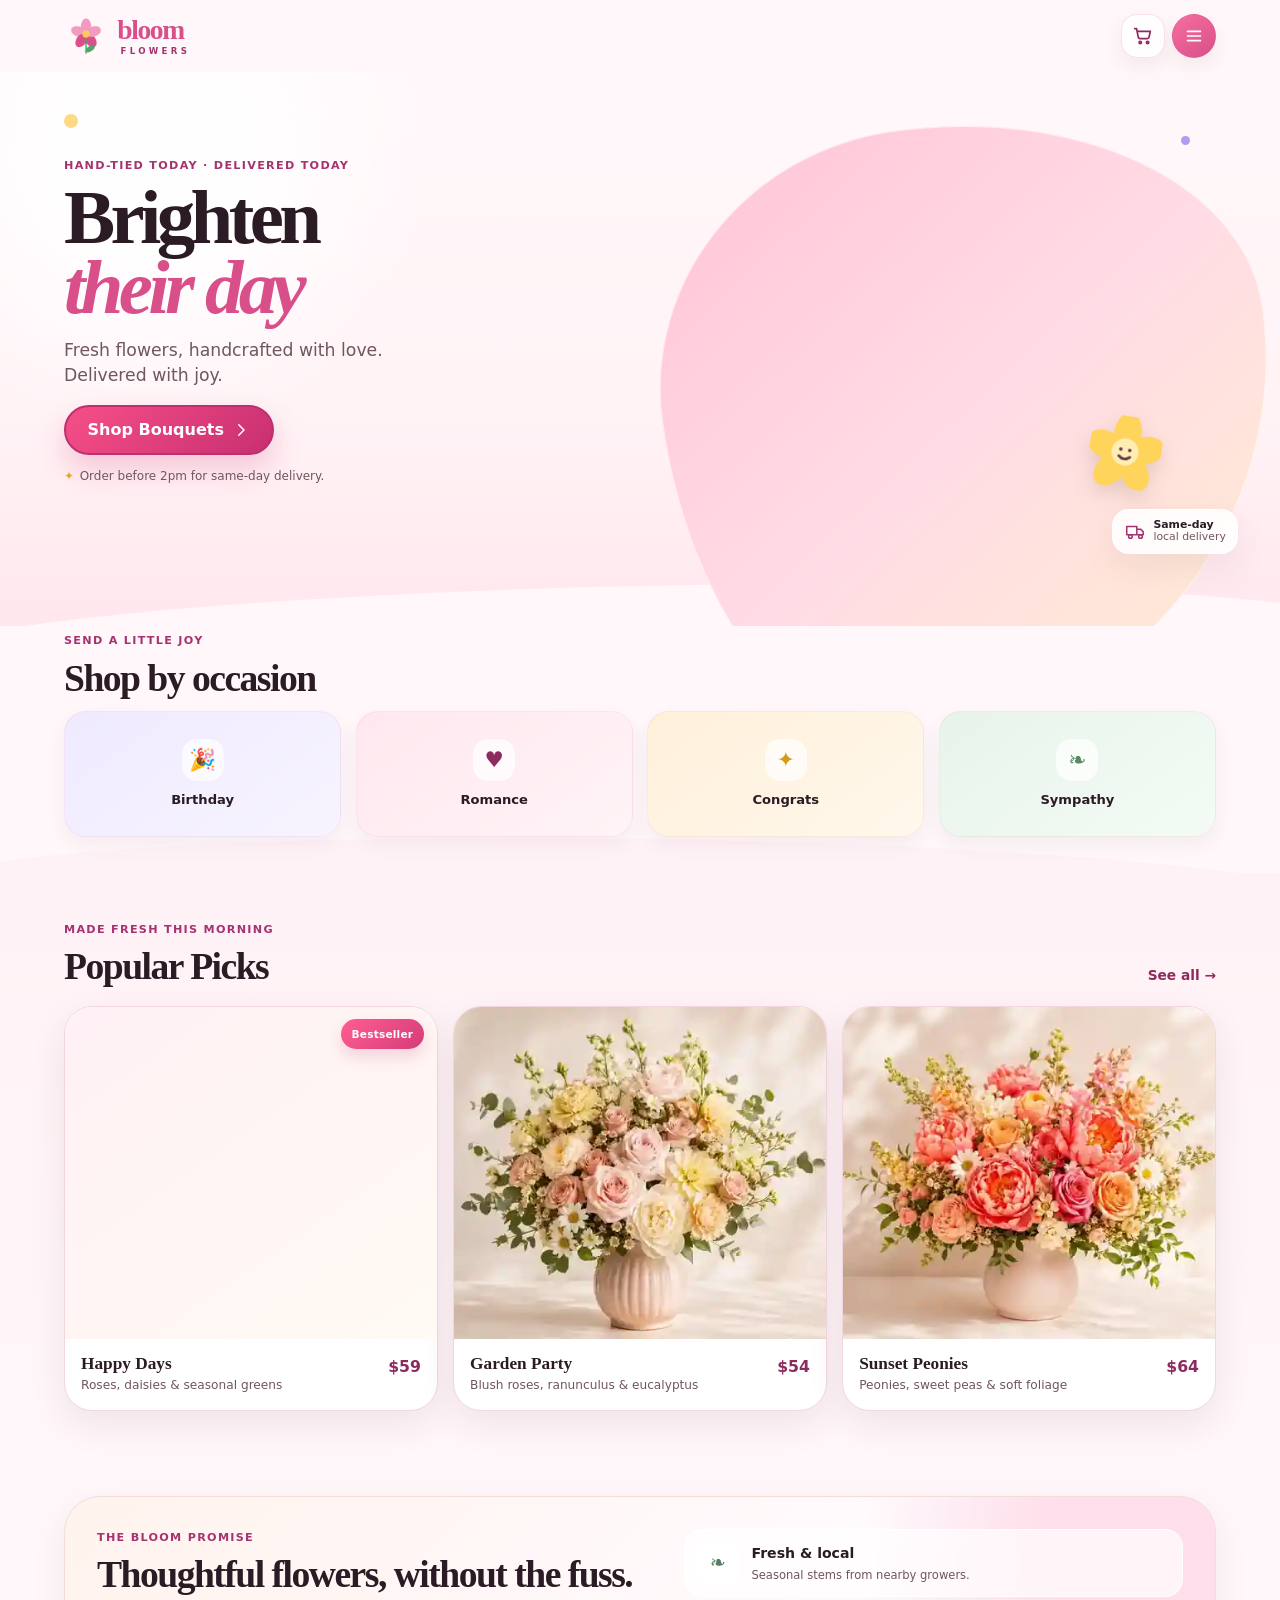
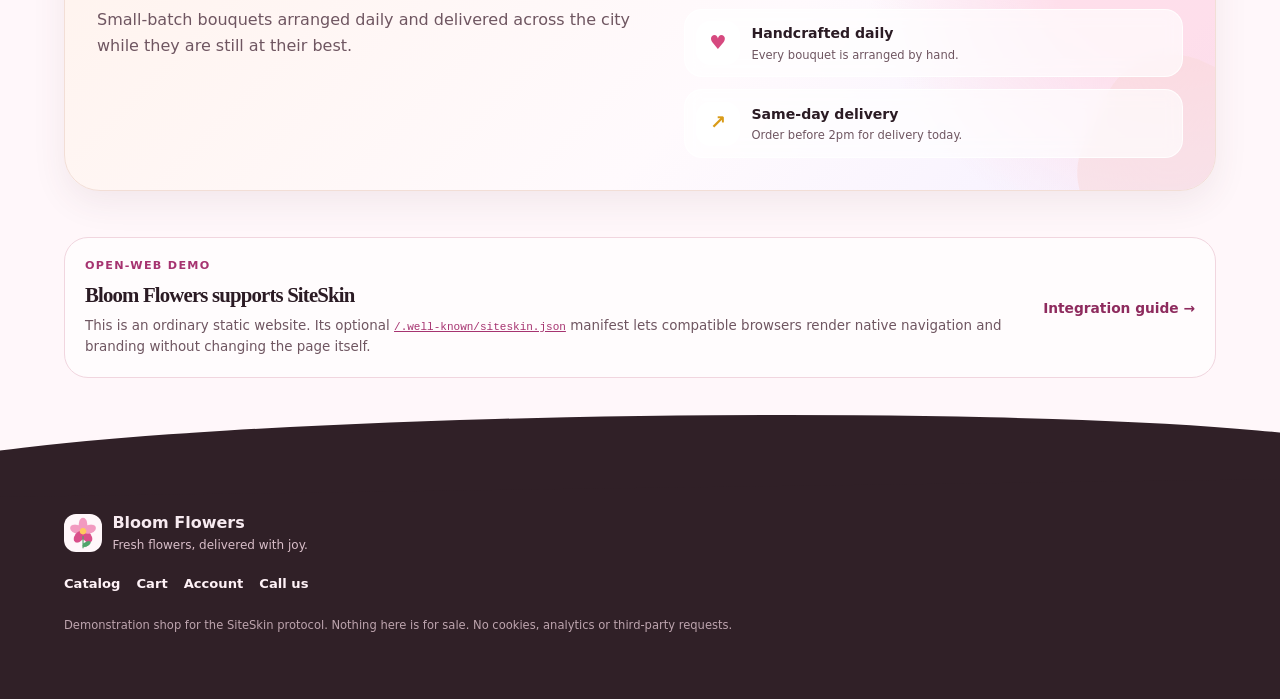
==== commit 0ecfb69b: "BLOOM-005: use generated imagery on storefront" ====
--- a/index.html
+++ b/index.html
@@ -45,7 +45,7 @@
 
           <figure class="hero-art">
             <div class="hero-art__blob" aria-hidden="true"></div>
-            <img src="/assets/storefront/hero-bouquet.svg" alt="A joyful premium bouquet of pink, peach, cream and white flowers in a blush vase" width="900" height="760" fetchpriority="high" />
+            <img src="/assets/storefront/hero-bouquet.webp" alt="A joyful premium bouquet of pink, peach, cream and white flowers in a blush vase" width="820" height="957" fetchpriority="high" />
             <span class="hero-flower-sticker" aria-hidden="true">
               <svg viewBox="0 0 64 64"><g fill="#ffd45b"><ellipse cx="32" cy="14" rx="12" ry="17"/><ellipse cx="50" cy="28" rx="12" ry="17" transform="rotate(70 50 28)"/><ellipse cx="43" cy="49" rx="12" ry="17" transform="rotate(145 43 49)"/><ellipse cx="21" cy="49" rx="12" ry="17" transform="rotate(215 21 49)"/><ellipse cx="14" cy="28" rx="12" ry="17" transform="rotate(290 14 28)"/></g><circle cx="32" cy="32" r="12" fill="#ffeeb4"/><circle cx="28" cy="30" r="1.6" fill="#63394a"/><circle cx="36" cy="30" r="1.6" fill="#63394a"/><path d="M27 36c3 3 7 3 10 0" fill="none" stroke="#63394a" stroke-width="2.3" stroke-linecap="round"/></svg>
             </span>
@@ -73,15 +73,15 @@
           <div class="section-heading"><div><p class="section-kicker">Made fresh this morning</p><h2 id="popular-title">Popular Picks</h2></div><a class="text-link" href="/catalog/">See all <span aria-hidden="true">→</span></a></div>
           <div class="product-rail">
             <article class="product-card">
-              <a class="product-card__image" href="/catalog/happy-days/" aria-label="View Happy Days Bouquet"><img src="/assets/storefront/happy-days.svg" alt="Happy Days bouquet with layered pink roses, peach blooms, white daisies and seasonal greens" width="900" height="760" loading="lazy" /><span class="product-badge">Bestseller</span></a>
+              <a class="product-card__image" href="/catalog/happy-days/" aria-label="View Happy Days Bouquet"><img src="/assets/storefront/happy-days.webp" alt="Happy Days bouquet with layered pink roses, peach blooms, white daisies and seasonal greens" width="720" height="600" loading="lazy" /><span class="product-badge">Bestseller</span></a>
               <div class="product-card__body"><div><h3><a href="/catalog/happy-days/">Happy Days</a></h3><p>Roses, daisies & seasonal greens</p></div><strong class="product-price">$59</strong></div>
             </article>
             <article class="product-card">
-              <a class="product-card__image" href="/catalog/" aria-label="View Garden Party bouquet in the catalog"><img src="/assets/storefront/garden-party.svg" alt="Garden Party bouquet with cream, yellow, blush and peach flowers" width="900" height="760" loading="lazy" /></a>
+              <a class="product-card__image" href="/catalog/" aria-label="View Garden Party bouquet in the catalog"><img src="/assets/storefront/garden-party.webp" alt="Garden Party bouquet with cream, yellow, blush and peach flowers" width="480" height="400" loading="lazy" /></a>
               <div class="product-card__body"><div><h3><a href="/catalog/">Garden Party</a></h3><p>Blush roses, ranunculus & eucalyptus</p></div><strong class="product-price">$54</strong></div>
             </article>
             <article class="product-card">
-              <a class="product-card__image" href="/catalog/" aria-label="View Sunset Peonies bouquet in the catalog"><img src="/assets/storefront/sunset-peonies.svg" alt="Sunset Peonies bouquet in coral, peach, cream and warm pink tones" width="900" height="760" loading="lazy" /></a>
+              <a class="product-card__image" href="/catalog/" aria-label="View Sunset Peonies bouquet in the catalog"><img src="/assets/storefront/sunset-peonies.webp" alt="Sunset Peonies bouquet in coral, peach, cream and warm pink tones" width="480" height="400" loading="lazy" /></a>
               <div class="product-card__body"><div><h3><a href="/catalog/">Sunset Peonies</a></h3><p>Peonies, sweet peas & soft foliage</p></div><strong class="product-price">$64</strong></div>
             </article>
           </div>
